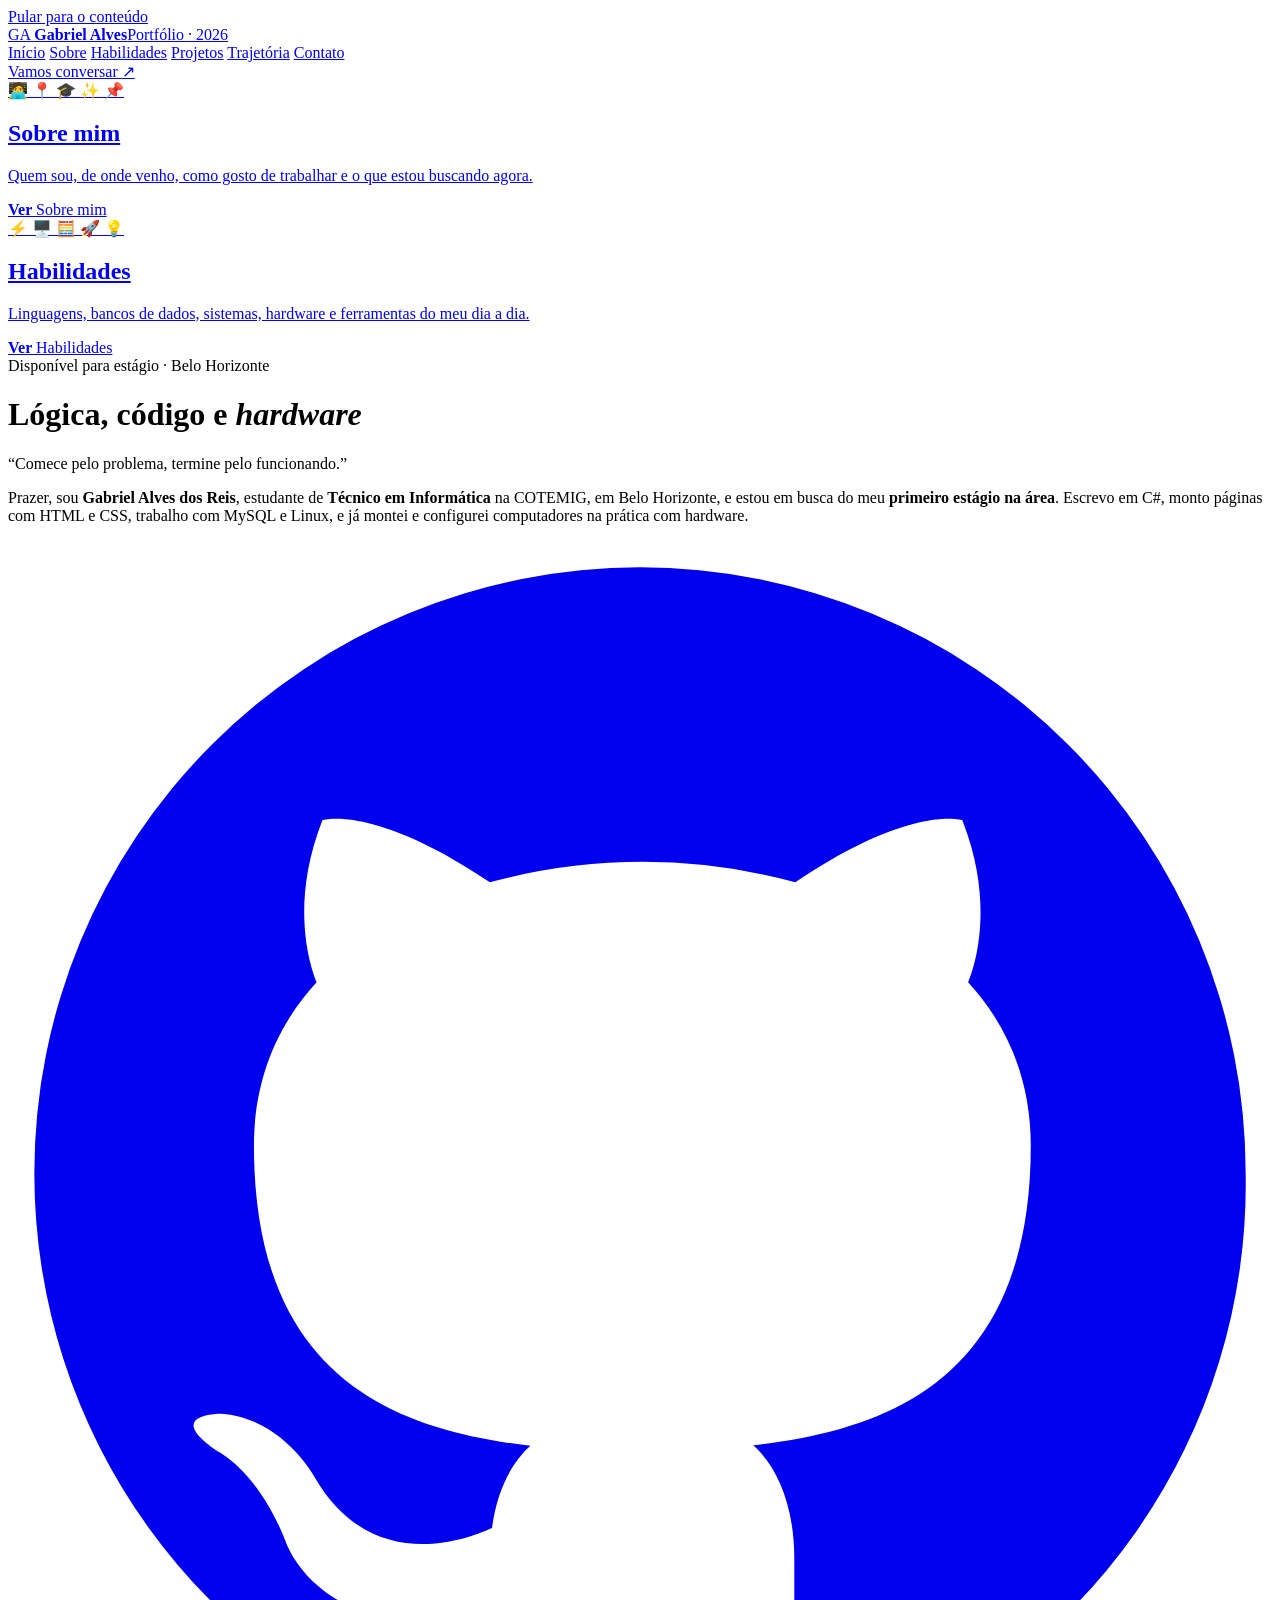
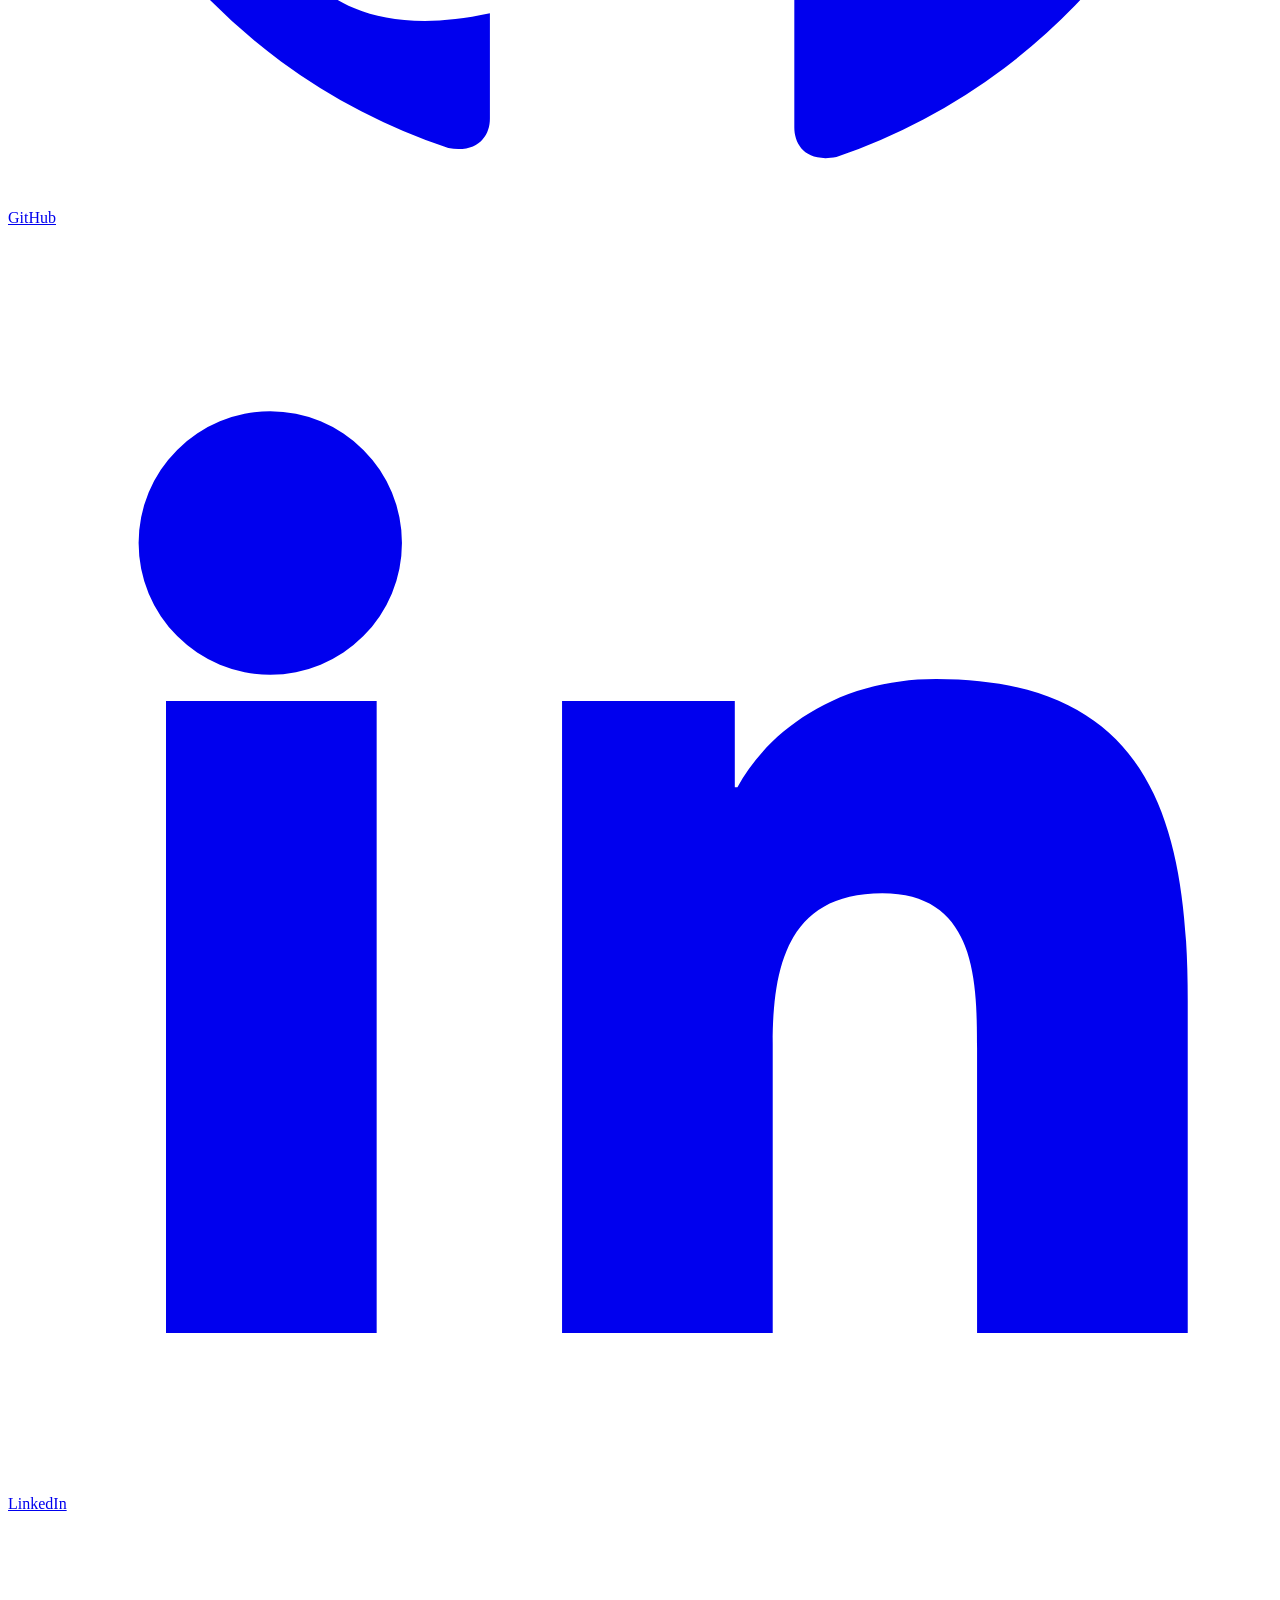
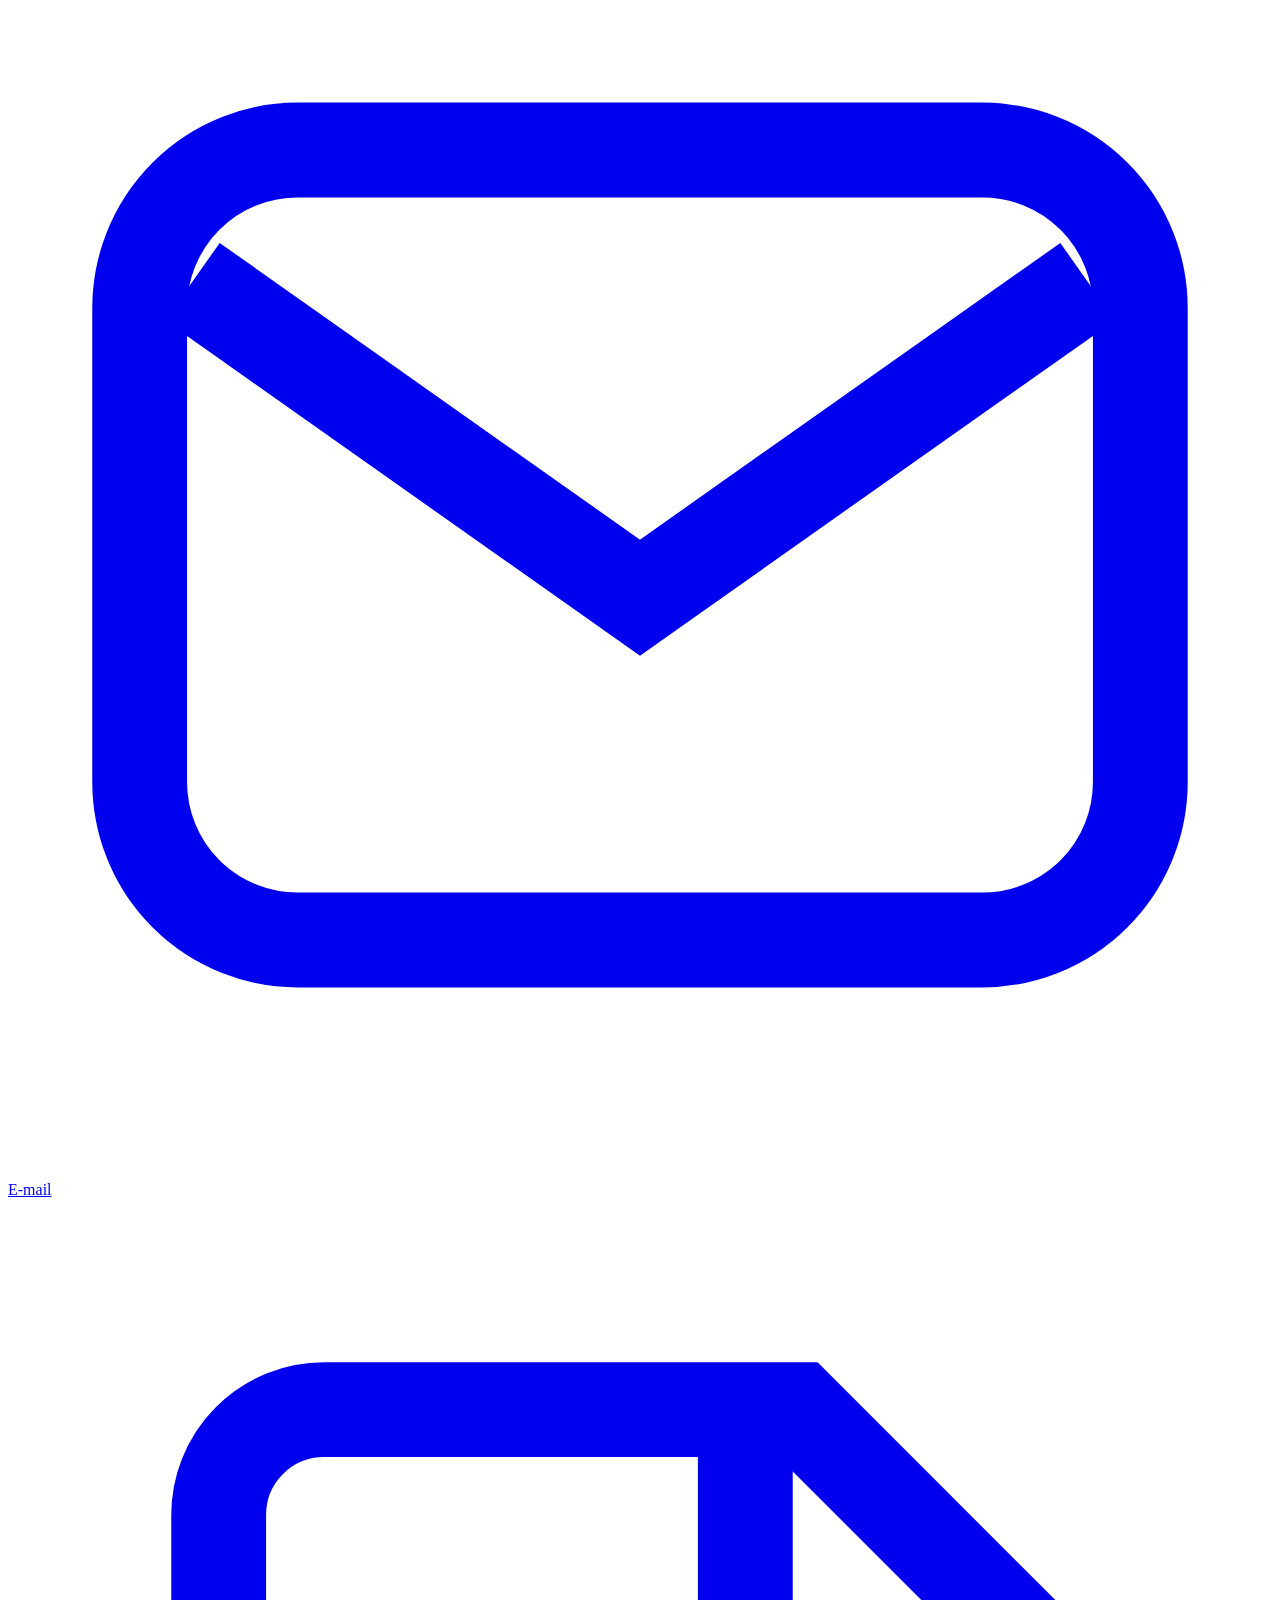
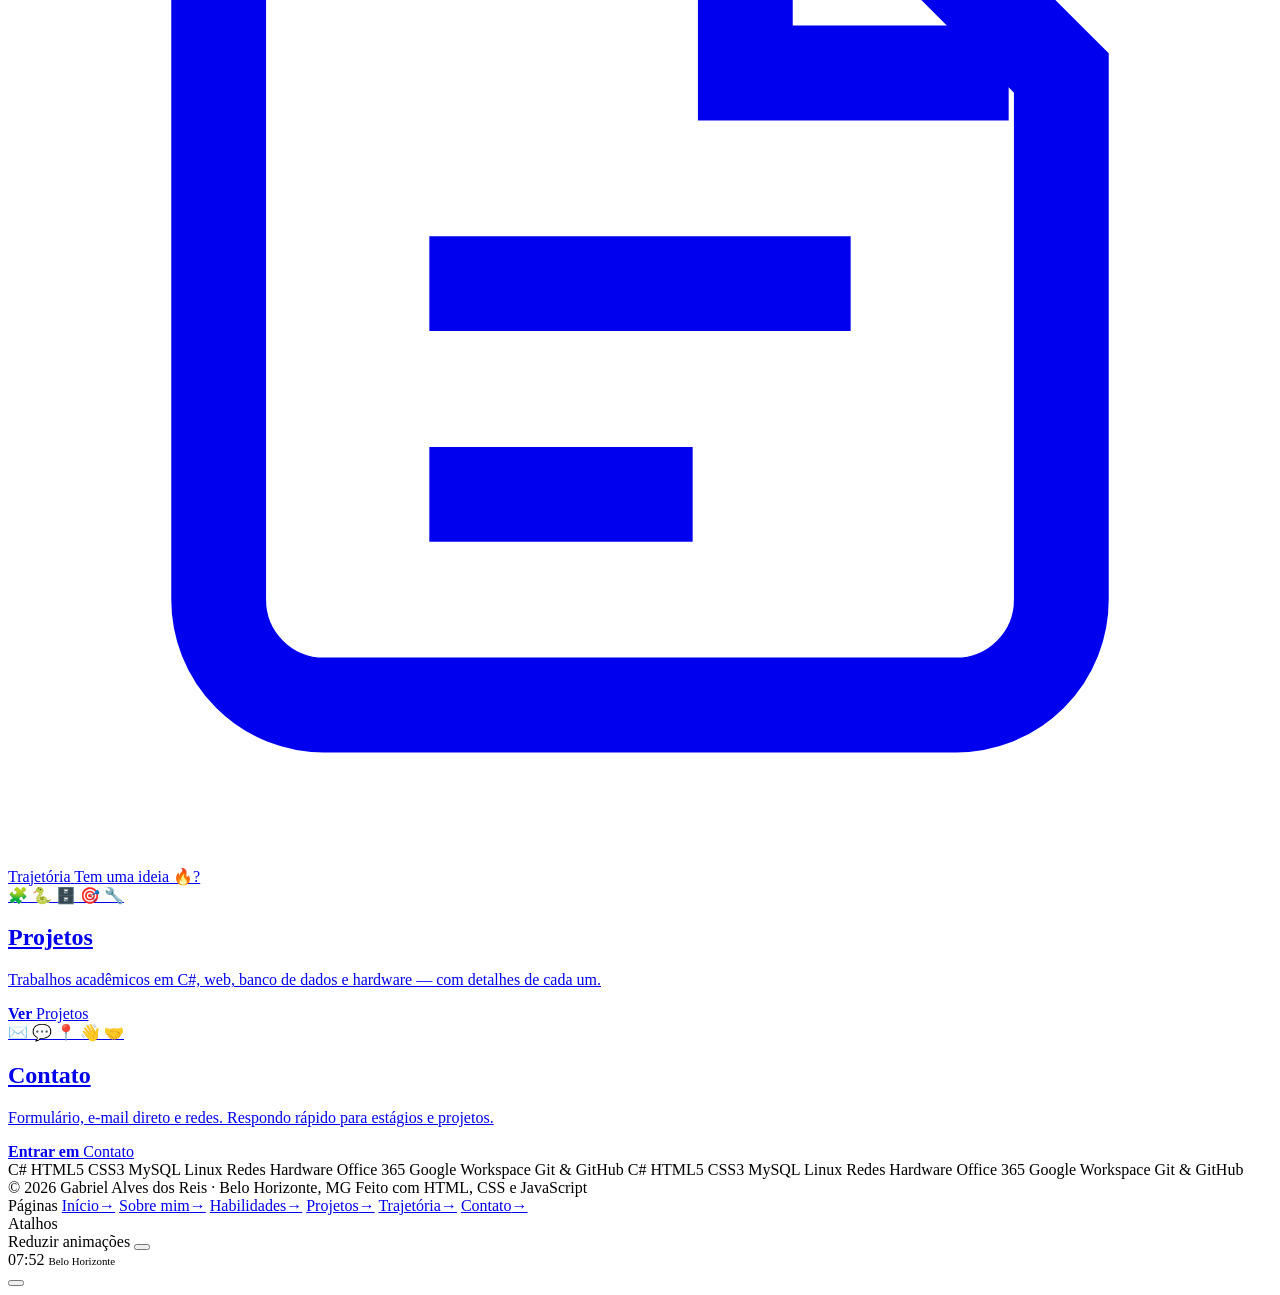
==== index.html @ 2655604f "Add files via upload" ====
<!DOCTYPE html>
<html lang="pt-BR" class="js">
<head>
<meta charset="UTF-8">
<meta name="viewport" content="width=device-width, initial-scale=1">
<title>Gabriel Alves dos Reis — Portfólio</title>
<meta name="description" content="Portfólio de Gabriel Alves dos Reis, estudante de Técnico em Informática em Belo Horizonte. C#, HTML, CSS, MySQL, Linux e hardware.">
<meta name="theme-color" content="#ecebef">
<link rel="icon" href="data:image/svg+xml,%3Csvg xmlns='http://www.w3.org/2000/svg' viewBox='0 0 64 64'%3E%3Crect width='64' height='64' rx='16' fill='%230267ff'/%3E%3Ctext x='32' y='42' font-family='Arial' font-size='30' font-weight='700' fill='%23fff' text-anchor='middle'%3EGA%3C/text%3E%3C/svg%3E">
<link rel="preconnect" href="https://fonts.googleapis.com">
<link rel="preconnect" href="https://fonts.gstatic.com" crossorigin>
<link href="https://fonts.googleapis.com/css2?family=Caveat:wght@600&family=IBM+Plex+Mono:wght@400;500&family=Inter:wght@400;500;600;700&family=Instrument+Serif:ital@0;1&display=swap" rel="stylesheet">
<link rel="stylesheet" href="css/style.css">
</head>
<body>
<a class="skip" href="#main">Pular para o conteúdo</a>

<div class="wallpaper" aria-hidden="true"></div>
<div class="frost" aria-hidden="true"></div>
<div class="grain" aria-hidden="true"></div>
<div class="progress" aria-hidden="true"></div>
<div class="veil" aria-hidden="true"></div>
<div class="cursor" aria-hidden="true"></div>
<div class="cursor-dot" aria-hidden="true"></div>

<!-- ============ TOPO ============ -->
<header class="topbar">
  <nav class="nav" aria-label="Navegação principal">
    <a class="brand" href="index.html">
      <span class="brand-mark">GA</span>
      <span class="brand-txt"><b>Gabriel Alves</b><span>Portfólio · 2026</span></span>
    </a>
    <div class="nav-links">
      <span class="nav-pill" aria-hidden="true"></span>
      <a class="nav-link" href="index.html">Início</a>
      <a class="nav-link" href="sobre.html">Sobre</a>
      <a class="nav-link" href="habilidades.html">Habilidades</a>
      <a class="nav-link" href="projetos.html">Projetos</a>
      <a class="nav-link" href="trajetoria.html">Trajetória</a>
      <a class="nav-link" href="contato.html">Contato</a>
    </div>
    <a class="btn btn-primary btn-sm" href="contato.html">Vamos conversar <span class="ico ico-n">↗</span></a>
  </nav>
</header>

<main id="main" class="home">
  <div class="home-grid">

    <!-- coluna esquerda -->
    <div class="col-folders">
      <a class="app" href="sobre.html" aria-label="Abrir página Sobre mim">
        <div class="folder">
          <span class="folder-tab"></span>
          <span class="folder-back"></span>
          <span class="tile tile-1">🧑‍💻</span>
          <span class="tile tile-2">📍</span>
          <span class="tile tile-3">🎓</span>
          <span class="folder-front">
            <span class="sticker st-a">✨</span>
            <span class="sticker st-b">📌</span>
            <span class="fl"></span><span class="fl"></span>
          </span>
        </div>
        <h2 class="app-title">Sobre mim</h2>
        <p class="app-desc">Quem sou, de onde venho, como gosto de trabalhar e o que estou buscando agora.</p>
        <span class="app-label"><b>Ver </b>Sobre mim</span>
      </a>

      <a class="app" href="habilidades.html" aria-label="Abrir página Habilidades">
        <div class="folder">
          <span class="folder-tab"></span>
          <span class="folder-back"></span>
          <span class="tile tile-1">⚡</span>
          <span class="tile tile-2">🖥️</span>
          <span class="tile tile-3">🧮</span>
          <span class="folder-front">
            <span class="sticker st-a">🚀</span>
            <span class="sticker st-b">💡</span>
            <span class="fl"></span><span class="fl"></span>
          </span>
        </div>
        <h2 class="app-title">Habilidades</h2>
        <p class="app-desc">Linguagens, bancos de dados, sistemas, hardware e ferramentas do meu dia a dia.</p>
        <span class="app-label"><b>Ver </b>Habilidades</span>
      </a>
    </div>

    <!-- centro -->
    <div class="home-center">
      <span class="home-eyebrow rv in"><span class="pulse"></span> Disponível para estágio · Belo Horizonte</span>

      <h1 class="home-title rv in">
        <span class="hand">Lógica,</span> código
        <span class="w">e <em class="serif">hardware</em></span>
      </h1>

      <p class="home-quote rv in" style="--d:120ms">“Comece pelo problema, termine pelo funcionando.”</p>

      <p class="home-desc rv in" style="--d:180ms">
        Prazer, sou <b>Gabriel Alves dos Reis</b>, estudante de <b>Técnico em Informática</b> na
        COTEMIG, em Belo Horizonte, e estou em busca do meu <b>primeiro estágio na área</b>.
        Escrevo em <span class="tech">C#</span>, monto páginas com <span class="tech">HTML</span> e
        <span class="tech">CSS</span>, trabalho com <span class="tech">MySQL</span> e
        <span class="tech">Linux</span>, e já montei e configurei computadores na prática com
        <span class="tool">hardware</span>.
      </p>

      <div class="social-pill rv-s in" style="--d:260ms">
        <a class="ico-btn soc" href="https://github.com/SEU-USUARIO" target="_blank" rel="noopener" aria-label="GitHub">
          <svg viewBox="0 0 24 24" fill="currentColor" aria-hidden="true"><path d="M12 .5A11.5 11.5 0 0 0 .5 12a11.5 11.5 0 0 0 7.86 10.92c.58.1.79-.25.79-.56v-2c-3.2.7-3.88-1.37-3.88-1.37-.53-1.35-1.3-1.71-1.3-1.71-1.05-.72.08-.71.08-.71 1.16.08 1.77 1.2 1.77 1.2 1.03 1.78 2.71 1.27 3.37.97.1-.75.4-1.27.73-1.56-2.56-.3-5.25-1.28-5.25-5.7 0-1.26.45-2.3 1.19-3.1-.12-.3-.52-1.48.11-3.08 0 0 .97-.31 3.18 1.18a11 11 0 0 1 5.8 0c2.2-1.49 3.17-1.18 3.17-1.18.63 1.6.23 2.79.11 3.08.74.8 1.19 1.84 1.19 3.1 0 4.43-2.7 5.4-5.27 5.69.41.36.78 1.07.78 2.16v3.2c0 .31.2.67.8.56A11.5 11.5 0 0 0 23.5 12 11.5 11.5 0 0 0 12 .5Z"/></svg>
          <span class="tip">GitHub</span>
        </a>
        <a class="ico-btn soc" href="https://www.linkedin.com/in/SEU-USUARIO" target="_blank" rel="noopener" aria-label="LinkedIn">
          <svg viewBox="0 0 24 24" fill="currentColor" aria-hidden="true"><path d="M4.98 3.5a2.5 2.5 0 1 1 0 5 2.5 2.5 0 0 1 0-5ZM3 9h4v12H3V9Zm7 0h3.8v1.64h.05c.53-1 1.83-2.06 3.77-2.06 4.03 0 4.78 2.65 4.78 6.1V21h-4v-5.4c0-1.29-.02-2.95-1.8-2.95-1.8 0-2.08 1.4-2.08 2.85V21h-4V9Z"/></svg>
          <span class="tip">LinkedIn</span>
        </a>
        <a class="ico-btn soc" href="mailto:gabrie.reis2009@gmail.com" aria-label="E-mail">
          <svg viewBox="0 0 24 24" fill="none" stroke="currentColor" stroke-width="1.8" aria-hidden="true"><rect x="2.5" y="4.5" width="19" height="15" rx="3"/><path d="m3.5 7 8.5 6 8.5-6"/></svg>
          <span class="tip">E-mail</span>
        </a>
        <a class="ico-btn soc" href="trajetoria.html" aria-label="Trajetória">
          <svg viewBox="0 0 24 24" fill="none" stroke="currentColor" stroke-width="1.8" aria-hidden="true"><path d="M4 19V6a2 2 0 0 1 2-2h9l5 5v10a2 2 0 0 1-2 2H6a2 2 0 0 1-2-2Z"/><path d="M14 4v5h5M8 13h8M8 17h5"/></svg>
          <span class="tip">Trajetória</span>
        </a>
        <a class="btn btn-primary" href="contato.html">Tem uma ideia <span aria-hidden="true">🔥</span>?</a>
      </div>
    </div>

    <!-- coluna direita -->
    <div class="col-folders">
      <a class="app" href="projetos.html" aria-label="Abrir página Projetos">
        <div class="folder">
          <span class="folder-tab"></span>
          <span class="folder-back"></span>
          <span class="tile tile-1">🧩</span>
          <span class="tile tile-2">🐍</span>
          <span class="tile tile-3">🗄️</span>
          <span class="folder-front">
            <span class="sticker st-a">🎯</span>
            <span class="sticker st-b">🔧</span>
            <span class="fl"></span><span class="fl"></span>
          </span>
        </div>
        <h2 class="app-title">Projetos</h2>
        <p class="app-desc">Trabalhos acadêmicos em C#, web, banco de dados e hardware — com detalhes de cada um.</p>
        <span class="app-label"><b>Ver </b>Projetos</span>
      </a>

      <a class="app" href="contato.html" aria-label="Abrir página Contato">
        <div class="folder">
          <span class="folder-tab"></span>
          <span class="folder-back"></span>
          <span class="tile tile-1">✉️</span>
          <span class="tile tile-2">💬</span>
          <span class="tile tile-3">📍</span>
          <span class="folder-front">
            <span class="sticker st-a">👋</span>
            <span class="sticker st-b">🤝</span>
            <span class="fl"></span><span class="fl"></span>
          </span>
        </div>
        <h2 class="app-title">Contato</h2>
        <p class="app-desc">Formulário, e-mail direto e redes. Respondo rápido para estágios e projetos.</p>
        <span class="app-label"><b>Entrar em </b>Contato</span>
      </a>
    </div>

  </div>
</main>

<div class="marquee" aria-hidden="true">
  <div class="mq-track">
    <span class="mq-item" style="--dot:#7950f2"><i></i>C#</span>
    <span class="mq-item" style="--dot:#e34c26"><i></i>HTML5</span>
    <span class="mq-item" style="--dot:#1572b6"><i></i>CSS3</span>
    <span class="mq-item" style="--dot:#00758f"><i></i>MySQL</span>
    <span class="mq-item" style="--dot:#fcc624"><i></i>Linux</span>
    <span class="mq-item" style="--dot:#0267ff"><i></i>Redes</span>
    <span class="mq-item" style="--dot:#34c759"><i></i>Hardware</span>
    <span class="mq-item" style="--dot:#00a1f1"><i></i>Office 365</span>
    <span class="mq-item" style="--dot:#0f9d58"><i></i>Google Workspace</span>
    <span class="mq-item" style="--dot:#ff9500"><i></i>Git & GitHub</span>
    <span class="mq-item" style="--dot:#7950f2"><i></i>C#</span>
    <span class="mq-item" style="--dot:#e34c26"><i></i>HTML5</span>
    <span class="mq-item" style="--dot:#1572b6"><i></i>CSS3</span>
    <span class="mq-item" style="--dot:#00758f"><i></i>MySQL</span>
    <span class="mq-item" style="--dot:#fcc624"><i></i>Linux</span>
    <span class="mq-item" style="--dot:#0267ff"><i></i>Redes</span>
    <span class="mq-item" style="--dot:#34c759"><i></i>Hardware</span>
    <span class="mq-item" style="--dot:#00a1f1"><i></i>Office 365</span>
    <span class="mq-item" style="--dot:#0f9d58"><i></i>Google Workspace</span>
    <span class="mq-item" style="--dot:#ff9500"><i></i>Git & GitHub</span>
  </div>
</div>

<footer class="foot">
  <span>© 2026 Gabriel Alves dos Reis · Belo Horizonte, MG</span>
  <span>Feito com HTML, CSS e JavaScript</span>
</footer>

<!-- ============ MENU FLUTUANTE ============ -->
<div class="dock">
  <div class="dock-panel" id="dockPanel" aria-hidden="true">
    <div class="dock-grp">
      <span class="dock-hd">Páginas</span>
      <a href="index.html"><span>Início</span><span class="arr">→</span></a>
      <a href="sobre.html"><span>Sobre mim</span><span class="arr">→</span></a>
      <a href="habilidades.html"><span>Habilidades</span><span class="arr">→</span></a>
      <a href="projetos.html"><span>Projetos</span><span class="arr">→</span></a>
      <a href="trajetoria.html"><span>Trajetória</span><span class="arr">→</span></a>
      <a href="contato.html"><span>Contato</span><span class="arr">→</span></a>
    </div>
    <div class="dock-grp">
      <span class="dock-hd">Atalhos</span>
      <div class="dock-row">
        <span>Reduzir animações</span>
        <button class="switch" data-action="calm" aria-checked="false" aria-label="Reduzir animações"></button>
      </div>
      <div class="dock-row">
        <span id="clock">--:--</span>
        <span style="font-family:var(--mono);font-size:.68rem;color:var(--muted)">Belo Horizonte</span>
      </div>
    </div>
  </div>
  <button class="dock-btn" aria-label="Abrir menu" aria-expanded="false" aria-controls="dockPanel">
    <span></span><span></span><span></span>
  </button>
</div>

<script>
  (function () {
    var el = document.getElementById("clock");
    if (!el) return;
    function tick() {
      var d = new Date();
      el.textContent = d.toLocaleTimeString("pt-BR", { hour: "2-digit", minute: "2-digit" });
    }
    tick(); setInterval(tick, 20000);
  })();
</script>
<script src="js/main.js"></script>
</body>
</html>
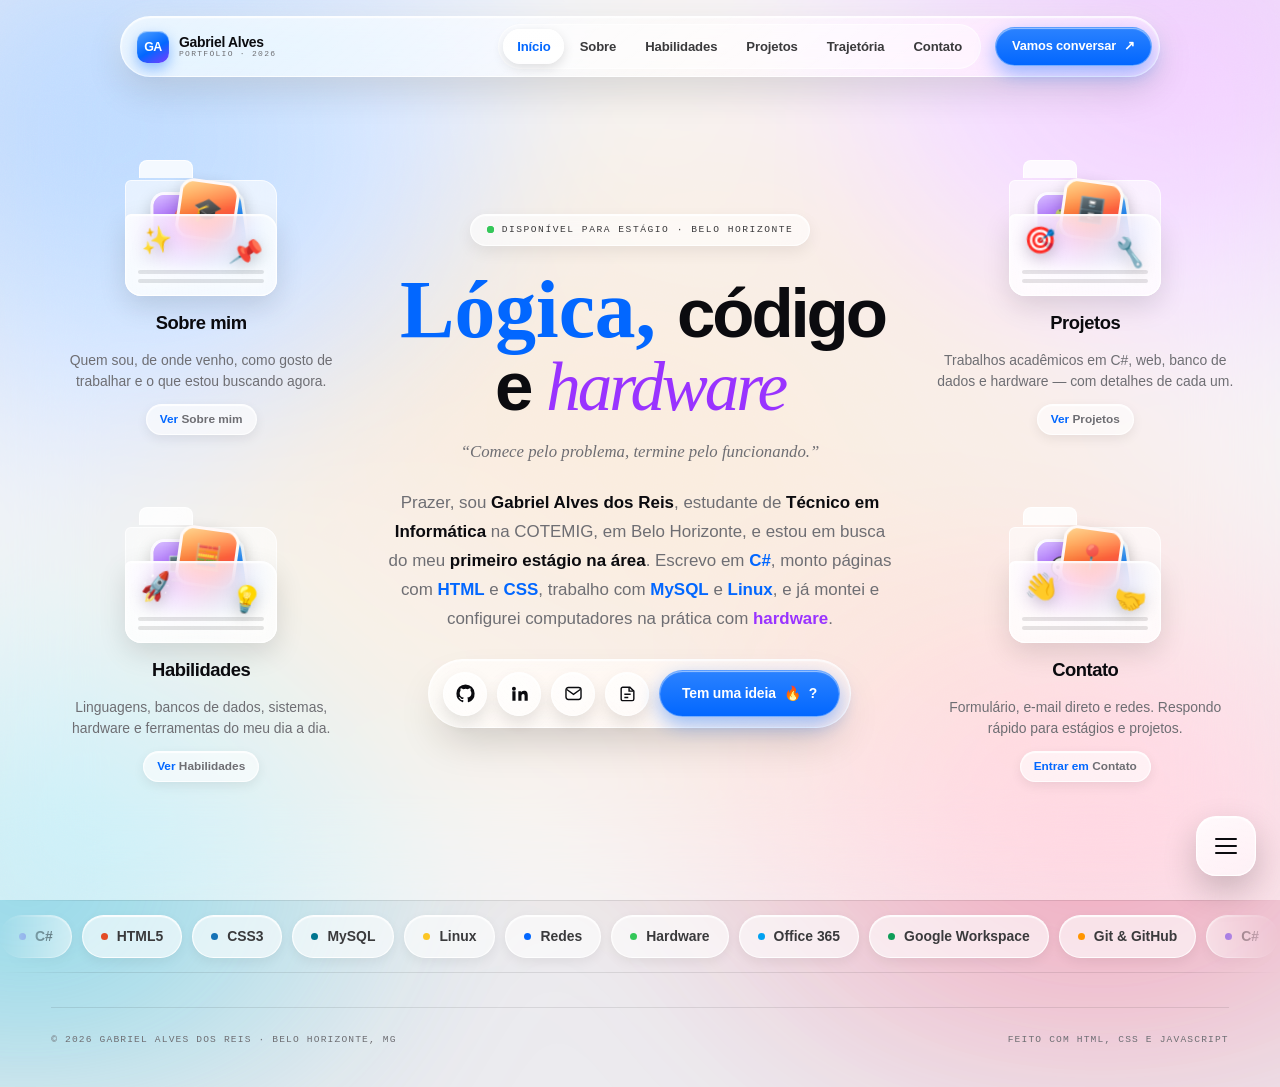
==== commit 7bfff760: "Update stylesheet and script links in index.html" ====
--- a/index.html
+++ b/index.html
@@ -10,7 +10,7 @@
 <link rel="preconnect" href="https://fonts.googleapis.com">
 <link rel="preconnect" href="https://fonts.gstatic.com" crossorigin>
 <link href="https://fonts.googleapis.com/css2?family=Caveat:wght@600&family=IBM+Plex+Mono:wght@400;500&family=Inter:wght@400;500;600;700&family=Instrument+Serif:ital@0;1&display=swap" rel="stylesheet">
-<link rel="stylesheet" href="css/style.css">
+<link rel="stylesheet" href="style.css">
 </head>
 <body>
 <a class="skip" href="#main">Pular para o conteúdo</a>
@@ -238,6 +238,6 @@
     tick(); setInterval(tick, 20000);
   })();
 </script>
-<script src="js/main.js"></script>
+<script src="main.js"></script>
 </body>
 </html>
--- a/style.css
+++ b/style.css
@@ -0,0 +1,1154 @@
+/* =========================================================
+   GABRIEL ALVES DOS REIS — PORTFÓLIO
+   Inspirado em giovannitrivellato.com.br · estilo iOS Glass
+   ---------------------------------------------------------
+   01 Tokens        07 Home / pastas
+   02 Base          08 Shell das páginas
+   03 Wallpaper     09 Componentes
+   04 Topbar        10 Reveals & véu
+   05 Botões        11 Responsivo
+   06 Superfícies   12 Motion prefs
+   ========================================================= */
+
+/* ============ 01 · TOKENS ============ */
+:root {
+  --blue: #0267ff;
+  --blue-60: rgba(2, 103, 255, .6);
+  --blue-40: rgba(2, 103, 255, .4);
+  --blue-20: rgba(2, 103, 255, .2);
+  --blue-10: rgba(2, 103, 255, .1);
+
+  --black: #1c1c1e;
+  --ink: #0b0b0f;
+  --dark: #3a3a3c;
+  --muted: #6e6e73;
+  --faint: #a1a1a6;
+  --hair: rgba(0, 0, 0, .09);
+  --hair-2: rgba(0, 0, 0, .16);
+
+  --w-90: rgba(255, 255, 255, .9);
+  --w-70: rgba(255, 255, 255, .7);
+  --w-50: rgba(255, 255, 255, .5);
+  --w-40: rgba(255, 255, 255, .4);
+  --w-25: rgba(255, 255, 255, .25);
+  --w-12: rgba(255, 255, 255, .12);
+
+  --purple: #9933ff;
+  --pink: #ff2d55;
+  --orange: #ff9500;
+  --green: #34c759;
+  --teal: #30b0c7;
+  --indigo: #5856d6;
+  --yellow: #ffcc00;
+
+  --r-xs: 12px;
+  --r-sm: 18px;
+  --r: 26px;
+  --r-lg: 34px;
+  --r-xl: 44px;
+
+  --t8: .8s cubic-bezier(.16, 1, .3, 1);
+  --t6: .6s cubic-bezier(.16, 1, .3, 1);
+  --t4: .4s cubic-bezier(.16, 1, .3, 1);
+  --t2: .2s cubic-bezier(.16, 1, .3, 1);
+
+  --sans: "Inter", -apple-system, BlinkMacSystemFont, "SF Pro Display", "Segoe UI", Roboto, sans-serif;
+  --hand: "Caveat", "Segoe Script", cursive;
+  --serif: "Instrument Serif", Georgia, serif;
+  --mono: "IBM Plex Mono", ui-monospace, "SF Mono", monospace;
+
+  --page-pad: clamp(20px, 4vw, 56px);
+}
+
+/* ============ 02 · BASE ============ */
+*, *::before, *::after { box-sizing: border-box; }
+
+html {
+  -webkit-text-size-adjust: 100%;
+  scroll-behavior: smooth;
+  scroll-padding-top: 104px;
+  overflow-x: clip;
+}
+
+body {
+  margin: 0;
+  min-height: 100vh;
+  font-family: var(--sans);
+  font-size: 16.5px;
+  line-height: 1.62;
+  color: var(--ink);
+  background: #ecebef;
+  -webkit-font-smoothing: antialiased;
+  overflow-x: clip;
+}
+
+h1, h2, h3, h4, p, figure, blockquote { margin-top: 0; }
+img { max-width: 100%; display: block; }
+a { color: inherit; text-decoration: none; }
+button, input, textarea, select { font: inherit; color: inherit; }
+::selection { background: var(--blue-20); color: var(--blue); }
+
+:focus-visible { outline: 2.5px solid var(--blue); outline-offset: 3px; border-radius: 8px; }
+
+body::-webkit-scrollbar { width: 11px; height: 11px; }
+body::-webkit-scrollbar-track { background: transparent; }
+body::-webkit-scrollbar-thumb {
+  background-color: var(--blue);
+  border: 3px solid transparent;
+  border-radius: 999px;
+  background-clip: padding-box;
+}
+body::-webkit-scrollbar-thumb:hover { background-color: #0053d6; }
+
+.skip { position: absolute; left: -9999px; top: 10px; z-index: 9999;
+  padding: 10px 18px; background: var(--blue); color: #fff; border-radius: 999px; }
+.skip:focus { left: 12px; }
+
+.sr { position: absolute; width: 1px; height: 1px; overflow: hidden; clip: rect(0 0 0 0); white-space: nowrap; }
+
+/* ============ 03 · WALLPAPER ============ */
+.wallpaper {
+  position: fixed; inset: -25%; z-index: -3; pointer-events: none;
+  background:
+    radial-gradient(38% 44% at 22% 26%, rgba(2, 103, 255, .55), transparent 66%),
+    radial-gradient(34% 40% at 78% 20%, rgba(153, 51, 255, .45), transparent 66%),
+    radial-gradient(40% 42% at 74% 78%, rgba(255, 45, 85, .34), transparent 66%),
+    radial-gradient(36% 40% at 18% 82%, rgba(48, 176, 199, .42), transparent 66%),
+    radial-gradient(50% 50% at 50% 50%, rgba(255, 149, 0, .22), transparent 70%);
+  filter: blur(70px) saturate(150%);
+  animation: wall 26s ease-in-out infinite alternate;
+  will-change: transform;
+}
+@keyframes wall {
+  0%   { transform: translate3d(0, 0, 0) scale(1) rotate(0deg); }
+  50%  { transform: translate3d(3%, -3%, 0) scale(1.12) rotate(4deg); }
+  100% { transform: translate3d(-4%, 3%, 0) scale(1.06) rotate(-5deg); }
+}
+
+.frost {
+  position: fixed; inset: 0; z-index: -2; pointer-events: none;
+  background: rgba(255, 255, 255, .52);
+  backdrop-filter: blur(46px) saturate(130%);
+  -webkit-backdrop-filter: blur(46px) saturate(130%);
+}
+.grain {
+  position: fixed; inset: 0; z-index: -1; pointer-events: none; opacity: .3;
+  background-image: url("data:image/svg+xml,%3Csvg xmlns='http://www.w3.org/2000/svg' width='140' height='140'%3E%3Cfilter id='n'%3E%3CfeTurbulence type='fractalNoise' baseFrequency='.9' numOctaves='3'/%3E%3C/filter%3E%3Crect width='100%25' height='100%25' filter='url(%23n)' opacity='.4'/%3E%3C/svg%3E");
+  mix-blend-mode: overlay;
+}
+
+/* cursor personalizado */
+.cursor, .cursor-dot { position: fixed; top: 0; left: 0; z-index: 9000; pointer-events: none; opacity: 0; }
+.cursor {
+  width: 34px; height: 34px; margin: -17px 0 0 -17px;
+  border-radius: 50%; border: 1px solid rgba(0, 0, 0, .18);
+  background: rgba(255, 255, 255, .28);
+  backdrop-filter: grayscale(1) saturate(0) contrast(1.1);
+  -webkit-backdrop-filter: grayscale(1) saturate(0) contrast(1.1);
+  transition: width .25s var(--t4), height .25s var(--t4), margin .25s var(--t4), opacity .3s, background .3s;
+}
+.cursor-dot { width: 5px; height: 5px; margin: -2.5px 0 0 -2.5px; border-radius: 50%; background: var(--blue); }
+body.cursor-on .cursor, body.cursor-on .cursor-dot { opacity: 1; }
+body.cursor-hot .cursor { width: 56px; height: 56px; margin: -28px 0 0 -28px; background: rgba(2, 103, 255, .13); border-color: transparent; }
+body.cursor-hot .cursor-dot { opacity: 0; }
+
+/* ============ 04 · TOPBAR ============ */
+.topbar {
+  position: fixed; top: 16px; left: 0; right: 0; z-index: 600;
+  display: flex; justify-content: center; padding-inline: 16px;
+  pointer-events: none;
+}
+.topbar > * { pointer-events: auto; }
+
+.nav {
+  width: min(100%, 1040px);
+  display: flex; align-items: center; gap: 8px;
+  padding: 7px 7px 7px 16px;
+  border-radius: 999px;
+  background: linear-gradient(145deg, rgba(255, 255, 255, .68), rgba(255, 255, 255, .38));
+  border: 1px solid rgba(255, 255, 255, .75);
+  box-shadow: inset 0 1px 1.5px rgba(255, 255, 255, .95), 0 14px 36px rgba(0, 0, 0, .13), 0 0 26px rgba(255, 255, 255, .35);
+  backdrop-filter: blur(22px) saturate(180%);
+  -webkit-backdrop-filter: blur(22px) saturate(180%);
+  transition: box-shadow var(--t4), background var(--t4), transform var(--t4);
+}
+body.scrolled .nav {
+  background: linear-gradient(145deg, rgba(255, 255, 255, .88), rgba(255, 255, 255, .6));
+  box-shadow: inset 0 1px 1.5px rgba(255, 255, 255, 1), 0 18px 44px rgba(0, 0, 0, .16);
+}
+
+.brand { display: flex; align-items: center; gap: 10px; padding-right: 6px; flex: none; }
+.brand-mark {
+  width: 32px; height: 32px; border-radius: 10px;
+  display: grid; place-items: center; flex: none;
+  background: linear-gradient(150deg, #4ea0ff, var(--blue) 55%, #7a3bff);
+  color: #fff; font-weight: 700; font-size: .78rem; letter-spacing: -.04em;
+  box-shadow: 0 6px 14px var(--blue-40), inset 0 1px 1px rgba(255, 255, 255, .6);
+}
+.brand-txt { line-height: 1.1; }
+.brand-txt b { display: block; font-size: .87rem; font-weight: 650; letter-spacing: -.02em; }
+.brand-txt span { display: block; font-family: var(--mono); font-size: .5rem; letter-spacing: .16em;
+  text-transform: uppercase; color: var(--muted); }
+
+.nav-links {
+  position: relative; display: flex; align-items: center; gap: 1px;
+  margin-left: auto; padding: 4px;
+  border-radius: 999px; background: rgba(255, 255, 255, .45);
+  border: 1px solid rgba(255, 255, 255, .6);
+}
+.nav-pill {
+  position: absolute; top: 4px; left: 0; height: calc(100% - 8px);
+  border-radius: 999px; opacity: 0; pointer-events: none;
+  background: linear-gradient(180deg, #fff, rgba(255, 255, 255, .72));
+  box-shadow: 0 4px 12px rgba(0, 0, 0, .12), inset 0 1px 1px #fff;
+  transition: transform .5s cubic-bezier(.34, 1.3, .5, 1), width .5s cubic-bezier(.34, 1.3, .5, 1), opacity .3s;
+  will-change: transform, width;
+}
+.nav-pill.on { opacity: 1; }
+
+.nav-link {
+  position: relative; z-index: 1;
+  padding: 7px 14px; border-radius: 999px;
+  font-size: .82rem; font-weight: 550; letter-spacing: -.01em;
+  color: var(--dark); white-space: nowrap;
+  transition: color .3s ease;
+}
+.nav-link:hover { color: var(--blue); }
+.nav-link[aria-current="page"] { color: var(--blue); font-weight: 650; }
+
+.nav .btn { margin-left: 6px; }
+
+/* ============ 05 · BOTÕES DINÂMICOS ============ */
+.btn {
+  --mx: 50%; --my: 50%;
+  position: relative; display: inline-flex; align-items: center; justify-content: center; gap: 8px;
+  padding: 11px 22px; border-radius: 999px;
+  border: 1px solid rgba(255, 255, 255, .7);
+  background: linear-gradient(145deg, rgba(255, 255, 255, .62), rgba(255, 255, 255, .3));
+  box-shadow: inset 0 1px 1.5px rgba(255, 255, 255, .9), 0 8px 20px rgba(0, 0, 0, .1);
+  backdrop-filter: blur(16px);
+  -webkit-backdrop-filter: blur(16px);
+  font-size: .87rem; font-weight: 600; letter-spacing: -.01em;
+  cursor: pointer; overflow: hidden; isolation: isolate;
+  transition: transform .35s cubic-bezier(.34, 1.4, .5, 1), box-shadow var(--t4),
+              border-color var(--t4), background var(--t4), color var(--t2);
+  will-change: transform;
+}
+.btn::before {
+  content: ""; position: absolute; inset: 0; z-index: -1;
+  background: radial-gradient(160px 160px at var(--mx) var(--my), rgba(255, 255, 255, .95), transparent 70%);
+  opacity: 0; transition: opacity .4s ease;
+}
+.btn:hover::before { opacity: 1; }
+.btn:hover {
+  transform: translateY(-3px);
+  border-color: #fff;
+  box-shadow: inset 0 1.5px 2px rgba(255, 255, 255, 1), 0 14px 30px rgba(0, 0, 0, .15);
+}
+.btn:active { transform: translateY(0) scale(.97); }
+.btn .ico { display: inline-block; transition: transform .4s var(--t4); }
+.btn:hover .ico-n { transform: translate(3px, -3px); }
+.btn:hover .ico-e { transform: translateX(4px); }
+.btn:hover .ico-s { transform: translateY(3px); }
+
+.btn-primary {
+  background: linear-gradient(180deg, #2b82ff, var(--blue));
+  color: #fff; border-color: rgba(255, 255, 255, .35);
+  box-shadow: 0 8px 20px var(--blue-40), inset 0 1px 1px rgba(255, 255, 255, .55);
+}
+.btn-primary::before { background: radial-gradient(160px 160px at var(--mx) var(--my), rgba(255, 255, 255, .5), transparent 70%); }
+.btn-primary:hover { box-shadow: 0 16px 32px var(--blue-60), inset 0 1px 1px rgba(255, 255, 255, .7); border-color: rgba(255, 255, 255, .6); }
+
+.btn-ghost { background: transparent; border-color: var(--hair-2); box-shadow: none; backdrop-filter: none; }
+.btn-ghost:hover { background: rgba(255, 255, 255, .5); }
+
+.btn-lg { padding: 14px 30px; font-size: .95rem; }
+.btn-sm { padding: 8px 16px; font-size: .8rem; }
+.btn-block { width: 100%; }
+
+/* botão de ícone circular */
+.ico-btn {
+  --mx: 50%; --my: 50%;
+  position: relative; width: 44px; height: 44px; flex: none;
+  display: grid; place-items: center; border-radius: 50%; cursor: pointer;
+  background: linear-gradient(145deg, rgba(255, 255, 255, .6), rgba(255, 255, 255, .28));
+  border: 1px solid rgba(255, 255, 255, .7);
+  box-shadow: 0 8px 16px rgba(0, 0, 0, .1), inset 0 1px 1.5px rgba(255, 255, 255, .9);
+  backdrop-filter: blur(14px); -webkit-backdrop-filter: blur(14px);
+  overflow: hidden;
+  transition: transform .4s cubic-bezier(.34, 1.5, .5, 1), background var(--t4), box-shadow var(--t4);
+}
+.ico-btn::after {
+  content: ""; position: absolute; inset: 0;
+  background: radial-gradient(70px 70px at var(--mx) var(--my), rgba(255, 255, 255, .9), transparent 70%);
+  opacity: 0; transition: opacity .35s;
+}
+.ico-btn:hover::after { opacity: 1; }
+.ico-btn:hover { transform: translateY(-3px) scale(1.06); box-shadow: 0 14px 26px rgba(0, 0, 0, .16), inset 0 1px 2px #fff; }
+.ico-btn:active { transform: scale(.92); }
+.ico-btn svg { position: relative; width: 19px; height: 19px; }
+.ico-btn.sm { width: 36px; height: 36px; }
+.ico-btn.sm svg { width: 16px; height: 16px; }
+
+/* segmented control dinâmico */
+.seg {
+  position: relative; display: inline-flex; flex-wrap: wrap; gap: 3px;
+  padding: 5px; border-radius: 999px;
+  background: rgba(255, 255, 255, .5);
+  border: 1px solid rgba(255, 255, 255, .75);
+  box-shadow: inset 0 1px 1.5px rgba(255, 255, 255, .9), 0 8px 22px rgba(0, 0, 0, .08);
+  backdrop-filter: blur(18px); -webkit-backdrop-filter: blur(18px);
+}
+.seg-thumb {
+  position: absolute; top: 5px; left: 0; height: calc(100% - 10px);
+  border-radius: 999px; pointer-events: none; opacity: 0;
+  background: linear-gradient(180deg, #fff, rgba(255, 255, 255, .75));
+  box-shadow: 0 5px 14px rgba(0, 0, 0, .13), inset 0 1px 1px #fff;
+  transition: transform .5s cubic-bezier(.34, 1.25, .5, 1), width .5s cubic-bezier(.34, 1.25, .5, 1), opacity .3s;
+}
+.seg-thumb.on { opacity: 1; }
+.seg-btn {
+  position: relative; z-index: 1; padding: 8px 17px; border: 0; background: transparent;
+  border-radius: 999px; cursor: pointer;
+  font-size: .82rem; font-weight: 550; color: var(--muted);
+  transition: color .3s ease, transform .3s var(--t4);
+}
+.seg-btn:hover { color: var(--ink); }
+.seg-btn:active { transform: scale(.95); }
+.seg-btn[aria-selected="true"] { color: var(--blue); font-weight: 650; }
+
+/* switch iOS */
+.switch {
+  position: relative; width: 50px; height: 30px; flex: none; cursor: pointer;
+  border-radius: 999px; border: 1px solid rgba(0, 0, 0, .1);
+  background: rgba(120, 120, 128, .24);
+  transition: background .4s var(--t4), border-color .4s;
+}
+.switch::after {
+  content: ""; position: absolute; top: 2px; left: 2px;
+  width: 24px; height: 24px; border-radius: 50%;
+  background: #fff; box-shadow: 0 3px 7px rgba(0, 0, 0, .25);
+  transition: transform .45s cubic-bezier(.34, 1.5, .5, 1);
+}
+.switch[aria-checked="true"] { background: var(--green); border-color: transparent; }
+.switch[aria-checked="true"]::after { transform: translateX(20px); }
+
+/* chips */
+.chip {
+  display: inline-flex; align-items: center; gap: 8px;
+  padding: 8px 15px; border-radius: 999px;
+  background: rgba(255, 255, 255, .55);
+  border: 1px solid rgba(255, 255, 255, .8);
+  box-shadow: inset 0 1px 1px rgba(255, 255, 255, .9), 0 4px 12px rgba(0, 0, 0, .06);
+  backdrop-filter: blur(14px); -webkit-backdrop-filter: blur(14px);
+  font-size: .8rem; font-weight: 550; color: var(--dark);
+  transition: transform .35s cubic-bezier(.34, 1.5, .5, 1), background var(--t4), color var(--t2);
+}
+.chip:hover { transform: translateY(-4px); background: #fff; color: var(--blue); }
+.chip i { width: 8px; height: 8px; border-radius: 50%; background: var(--dot, var(--blue)); flex: none; }
+
+/* ============ 06 · SUPERFÍCIES ============ */
+.glass {
+  position: relative;
+  background: linear-gradient(145deg, rgba(255, 255, 255, .66), rgba(255, 255, 255, .34));
+  border: 1px solid rgba(255, 255, 255, .75);
+  border-radius: var(--r-lg);
+  box-shadow: inset 0 1px 1.5px rgba(255, 255, 255, .9), 0 16px 40px rgba(0, 0, 0, .11);
+  backdrop-filter: blur(24px) saturate(180%);
+  -webkit-backdrop-filter: blur(24px) saturate(180%);
+}
+
+.card {
+  --mx: 50%; --my: 0%;
+  position: relative;
+  padding: 26px;
+  background: linear-gradient(145deg, rgba(255, 255, 255, .68), rgba(255, 255, 255, .36));
+  border: 1px solid rgba(255, 255, 255, .78);
+  border-radius: var(--r-lg);
+  box-shadow: inset 0 1px 1.5px rgba(255, 255, 255, .92), 0 14px 34px rgba(0, 0, 0, .1);
+  backdrop-filter: blur(22px) saturate(175%);
+  -webkit-backdrop-filter: blur(22px) saturate(175%);
+  overflow: hidden;
+  transition: transform .5s var(--t4), box-shadow .5s var(--t4), border-color .4s;
+  transform-style: preserve-3d;
+}
+.card::after {
+  content: ""; position: absolute; inset: 0; pointer-events: none;
+  background: radial-gradient(320px 320px at var(--mx) var(--my), rgba(255, 255, 255, .7), transparent 62%);
+  opacity: 0; transition: opacity .5s ease;
+}
+.card:hover { transform: translateY(-6px); box-shadow: inset 0 1.5px 2px #fff, 0 30px 56px rgba(0, 0, 0, .16); border-color: #fff; }
+.card:hover::after { opacity: .55; }
+.card > * { position: relative; z-index: 1; }
+
+.soft-card {
+  padding: 24px;
+  background: rgba(255, 255, 255, .58);
+  border: 1px solid rgba(255, 255, 255, .8);
+  border-radius: var(--r);
+  box-shadow: inset 0 1px 1.2px rgba(255, 255, 255, .9), 0 10px 26px rgba(0, 0, 0, .08);
+  backdrop-filter: blur(16px); -webkit-backdrop-filter: blur(16px);
+  transition: transform .5s var(--t4), box-shadow .5s var(--t4);
+}
+.soft-card:hover { transform: translateY(-4px); box-shadow: inset 0 1px 1.5px #fff, 0 22px 44px rgba(0, 0, 0, .13); }
+
+/* ============ 07 · HOME / PASTAS ============ */
+.home { position: relative; z-index: 2; min-height: 100vh; padding: 96px var(--page-pad) 40px; }
+
+.home-grid {
+  width: min(100%, 1320px); margin-inline: auto;
+  display: grid;
+  grid-template-columns: minmax(0, .85fr) minmax(340px, 1.3fr) minmax(0, .85fr);
+  gap: clamp(24px, 3vw, 56px);
+  align-items: center;
+  min-height: calc(100vh - 150px);
+}
+.col-folders { display: grid; gap: clamp(46px, 8vh, 96px); justify-items: center; }
+
+/* cartão de pasta */
+.app {
+  display: flex; flex-direction: column; align-items: center; gap: 12px;
+  width: max-content; max-width: 100%;
+  position: relative;
+  transition: filter var(--t6), opacity var(--t6), transform var(--t6);
+}
+.folder { position: relative; width: 152px; height: 136px; transition: transform var(--t8); }
+.app:hover .folder { transform: translateY(-8px) scale(1.04); }
+
+.folder-tab {
+  position: absolute; top: 0; left: 14px; width: 54px; height: 18px;
+  background: rgba(255, 255, 255, .82);
+  border: 1px solid rgba(255, 255, 255, .85); border-bottom: 0;
+  border-radius: 8px 8px 0 0; z-index: 4; transform-origin: bottom left;
+  backdrop-filter: blur(12px); -webkit-backdrop-filter: blur(12px);
+  transition: transform var(--t8);
+}
+.app:hover .folder-tab { transform: rotate(-9deg) translateY(-4px); }
+
+.folder-back {
+  position: absolute; bottom: 0; left: 0; right: 0; height: 116px;
+  border-radius: 6px 16px 16px 16px;
+  background: rgba(255, 255, 255, .58);
+  border: 1px solid rgba(255, 255, 255, .7);
+  backdrop-filter: blur(20px); -webkit-backdrop-filter: blur(20px);
+  z-index: 2;
+}
+
+.tile {
+  position: absolute; bottom: 10px; left: 50%;
+  width: 60px; height: 60px; border-radius: 14px;
+  border: 3.5px solid rgba(255, 255, 255, .96);
+  box-shadow: 0 6px 16px rgba(0, 0, 0, .18);
+  display: grid; place-items: center; z-index: 3;
+  font-size: 24px; line-height: 1;
+  transition: transform var(--t8), box-shadow var(--t8);
+  will-change: transform;
+}
+.tile::after { content: ""; position: absolute; inset: 0; border-radius: 11px;
+  background: linear-gradient(160deg, rgba(255, 255, 255, .55), transparent 55%); }
+.tile-1 { transform: translateX(-16%) rotate(-8deg) translateY(-34px); background: linear-gradient(150deg, #5ac8fa, #0267ff); }
+.tile-2 { transform: translateX(-84%) translateY(-34px); background: linear-gradient(150deg, #a56bff, #9933ff); }
+.tile-3 { transform: translateX(-50%) rotate(8deg) translateY(-46px); background: linear-gradient(150deg, #ff9f0a, #ff375f); }
+
+.app:hover .tile-1 { transform: translateX(calc(-50% - 40px)) rotate(-13deg) translateY(-72px); }
+.app:hover .tile-2 { transform: translateX(-50%) rotate(0deg) translateY(-90px); }
+.app:hover .tile-3 { transform: translateX(calc(-50% + 40px)) rotate(13deg) translateY(-72px); }
+
+.folder-front {
+  position: absolute; bottom: 0; left: 0; right: 0; height: 82px;
+  border-radius: 6px 16px 16px 16px;
+  background: linear-gradient(160deg, rgba(255, 255, 255, .8), rgba(255, 255, 255, .52));
+  border: 1px solid rgba(255, 255, 255, .85);
+  box-shadow: 0 10px 28px rgba(0, 0, 0, .12), inset 0 1px 1.5px rgba(255, 255, 255, .95);
+  backdrop-filter: blur(16px) saturate(160%);
+  -webkit-backdrop-filter: blur(16px) saturate(160%);
+  z-index: 5; transform-origin: bottom center;
+  display: flex; flex-direction: column; align-items: center; justify-content: flex-end;
+  gap: 5px; padding-bottom: 12px;
+  transition: transform var(--t8), box-shadow var(--t8);
+}
+.app:hover .folder-front { transform: perspective(620px) rotateX(-30deg) translateY(-9px) scaleX(.97); box-shadow: 0 20px 40px rgba(0, 0, 0, .18), inset 0 1.5px 2px #fff; }
+
+.folder-front .fl { width: 84%; height: 4px; border-radius: 30px; background: rgba(0, 0, 0, .1);
+  box-shadow: 0 0 8px rgba(255, 255, 255, .9); }
+.folder-front .sticker {
+  position: absolute; font-size: 26px; line-height: 1; filter: drop-shadow(0 4px 8px rgba(0, 0, 0, .22));
+  transition: transform var(--t8);
+}
+.folder-front .st-a { top: 12px; left: 14px; transform: rotate(-10deg); }
+.folder-front .st-b { top: 24px; right: 14px; transform: rotate(11deg); }
+.app:hover .st-a { transform: rotate(-22deg) scale(1.16); }
+.app:hover .st-b { transform: rotate(24deg) scale(1.16); }
+
+.app-title { margin: 0; font-size: 1.15rem; font-weight: 650; letter-spacing: -.025em; text-align: center; }
+.app-desc {
+  margin: 0; max-width: 300px; text-align: center;
+  color: var(--muted); font-size: .87rem; line-height: 1.5;
+}
+.app-label {
+  padding: 5px 13px; border-radius: 999px;
+  background: rgba(255, 255, 255, .6);
+  border: 1px solid rgba(255, 255, 255, .8);
+  box-shadow: inset 0 1px 1px rgba(255, 255, 255, .9), 0 4px 12px rgba(0, 0, 0, .07);
+  font-size: .74rem; font-weight: 600; color: var(--muted);
+  transition: background var(--t4), color var(--t4), transform var(--t4);
+}
+.app-label b { color: var(--blue); font-weight: 700; }
+.app:hover .app-label { background: var(--blue); color: #fff; border-color: transparent; transform: scale(1.06); }
+.app:hover .app-label b { color: #fff; }
+
+/* efeito: focar numa pasta esmaece o resto */
+.hovering-app .app:not(:hover) { filter: blur(15px); opacity: .38; }
+.hovering-app .home-center,
+.hovering-app .topbar,
+.hovering-app .home-foot { filter: blur(15px); opacity: .45; transition: filter var(--t6), opacity var(--t6); }
+.hovering-app .app:not(:hover),
+.hovering-app .home-center, .hovering-app .topbar, .home-foot { transition: filter var(--t6), opacity var(--t6); }
+
+/* centro */
+.home-center { text-align: center; transition: filter var(--t6), opacity var(--t6); }
+.home-eyebrow {
+  display: inline-flex; align-items: center; gap: 8px;
+  padding: 7px 16px; margin-bottom: 22px; border-radius: 999px;
+  background: rgba(255, 255, 255, .6); border: 1px solid rgba(255, 255, 255, .8);
+  box-shadow: inset 0 1px 1px rgba(255, 255, 255, .9), 0 6px 16px rgba(0, 0, 0, .07);
+  backdrop-filter: blur(16px); -webkit-backdrop-filter: blur(16px);
+  font-family: var(--mono); font-size: .6rem; letter-spacing: .16em;
+  text-transform: uppercase; color: var(--dark);
+}
+.pulse { width: 7px; height: 7px; border-radius: 50%; background: var(--green); position: relative; flex: none; }
+.pulse::after { content: ""; position: absolute; inset: 0; border-radius: 50%; background: var(--green);
+  animation: ping 2s cubic-bezier(.16, 1, .3, 1) infinite; }
+@keyframes ping { to { transform: scale(3.6); opacity: 0; } }
+
+.home-title {
+  margin: 0 0 16px;
+  font-size: clamp(2.4rem, 5.4vw, 4.4rem);
+  font-weight: 650; line-height: 1.02; letter-spacing: -.045em;
+  color: var(--ink);
+}
+.home-title .hand { font-family: var(--hand); font-weight: 600; color: var(--blue); font-size: 1.18em; letter-spacing: 0; padding-inline: .06em; }
+.home-title .serif { font-family: var(--serif); font-style: italic; font-weight: 400; color: var(--purple); }
+.home-title span.w { display: inline-block; }
+
+.home-quote { font-family: var(--serif); font-style: italic; font-size: 1.05rem; color: var(--muted); margin-bottom: 24px; }
+
+.home-desc { max-width: 760px; margin: 0 auto 26px; font-size: 1.06rem; line-height: 1.7; color: var(--muted); }
+.home-desc b { color: var(--ink); font-weight: 650; }
+.home-desc .tech { color: var(--blue); font-weight: 650; }
+.home-desc .tool { color: var(--purple); font-weight: 650; }
+
+.social-pill {
+  display: flex; flex-wrap: wrap; align-items: center; justify-content: center; gap: 10px;
+  padding: 10px 10px 10px 14px; border-radius: 999px; width: max-content; max-width: 100%;
+  margin-inline: auto;
+  background: linear-gradient(145deg, rgba(255, 255, 255, .7), rgba(255, 255, 255, .4));
+  border: 1px solid rgba(255, 255, 255, .8);
+  box-shadow: 0 20px 44px -12px rgba(0, 0, 0, .2), inset 0 1px 1.5px rgba(255, 255, 255, .95);
+  backdrop-filter: blur(22px) saturate(180%); -webkit-backdrop-filter: blur(22px) saturate(180%);
+  transition: transform var(--t6), box-shadow var(--t6);
+}
+.social-pill:hover { transform: translateY(-3px) scale(1.02); box-shadow: 0 26px 54px -14px rgba(0, 0, 0, .26), inset 0 1px 2px #fff; }
+
+.soc { position: relative; }
+.soc .tip {
+  position: absolute; top: -42px; left: 50%; transform: translate(-50%, 8px) scale(.94);
+  padding: 6px 13px; border-radius: 11px;
+  background: rgba(28, 28, 30, .94); color: #fff;
+  font-size: .76rem; font-weight: 550; white-space: nowrap;
+  opacity: 0; pointer-events: none;
+  box-shadow: 0 6px 16px rgba(0, 0, 0, .3);
+  transition: all var(--t4);
+}
+.soc:hover .tip { opacity: 1; transform: translate(-50%, 0) scale(1); }
+
+.home-foot {
+  position: relative; z-index: 2; text-align: center;
+  padding: 26px var(--page-pad) 34px;
+  font-family: var(--mono); font-size: .63rem; letter-spacing: .1em;
+  text-transform: uppercase; color: var(--muted);
+  transition: filter var(--t6), opacity var(--t6);
+}
+
+/* ============ 08 · SHELL DAS PÁGINAS ============ */
+.page { position: relative; z-index: 2; padding: 104px var(--page-pad) 40px; }
+.page-shell {
+  width: min(100%, 1180px); margin-inline: auto;
+  display: grid; grid-template-columns: 216px minmax(0, 1fr); gap: clamp(28px, 4vw, 64px);
+  align-items: start;
+}
+
+.side { position: sticky; top: 104px; }
+.back-link {
+  display: inline-flex; align-items: center; gap: 9px;
+  padding: 8px 16px 8px 10px; margin-bottom: 26px;
+  border-radius: 999px;
+  background: rgba(255, 255, 255, .6); border: 1px solid rgba(255, 255, 255, .8);
+  box-shadow: inset 0 1px 1px rgba(255, 255, 255, .9), 0 5px 14px rgba(0, 0, 0, .07);
+  backdrop-filter: blur(14px); -webkit-backdrop-filter: blur(14px);
+  font-size: .8rem; font-weight: 600;
+  transition: transform var(--t4), background var(--t4), color var(--t2);
+}
+.back-link:hover { transform: translateX(-5px); background: #fff; color: var(--blue); }
+.back-link .ico { transition: transform var(--t4); }
+.back-link:hover .ico { transform: translateX(-3px); }
+
+.side-label {
+  display: block; margin-bottom: 12px;
+  font-family: var(--mono); font-size: .58rem; letter-spacing: .2em;
+  text-transform: uppercase; color: var(--faint);
+}
+.side-nav { display: flex; flex-direction: column; gap: 1px; }
+.side-nav a {
+  display: flex; align-items: center; gap: 11px;
+  padding: 9px 13px; border-radius: 12px;
+  font-size: .87rem; color: var(--muted);
+  transition: background var(--t4), color var(--t2), padding-left var(--t4);
+}
+.side-nav a span { font-family: var(--mono); font-size: .62rem; color: var(--faint); transition: color var(--t2); }
+.side-nav a:hover { background: rgba(255, 255, 255, .6); color: var(--ink); padding-left: 18px; }
+.side-nav a.on { background: rgba(255, 255, 255, .82); color: var(--blue); font-weight: 620;
+  box-shadow: inset 0 1px 1px #fff, 0 5px 14px rgba(0, 0, 0, .07); }
+.side-nav a.on span { color: var(--blue); }
+
+.page-hero { padding: 24px 0 40px; border-bottom: 1px solid var(--hair); margin-bottom: 42px; }
+.eyebrow {
+  display: flex; align-items: center; gap: 10px;
+  font-family: var(--mono); font-size: .62rem; letter-spacing: .2em;
+  text-transform: uppercase; color: var(--blue); margin-bottom: 16px;
+}
+.eyebrow::before { content: ""; width: 26px; height: 1.5px; background: var(--blue); opacity: .6; }
+.page-title {
+  font-size: clamp(2.3rem, 5.6vw, 4.1rem);
+  font-weight: 680; letter-spacing: -.05em; line-height: 1.02; margin-bottom: 18px;
+}
+.page-title em {
+  font-family: var(--serif); font-style: italic; font-weight: 400;
+  background: linear-gradient(120deg, var(--blue), var(--purple));
+  -webkit-background-clip: text; background-clip: text; -webkit-text-fill-color: transparent;
+}
+.page-title .hand { font-family: var(--hand); color: var(--blue); font-size: 1.14em; font-weight: 600; }
+.page-lead { max-width: 640px; font-size: 1.07rem; color: var(--muted); margin-bottom: 0; }
+.hero-meta { display: flex; flex-wrap: wrap; gap: 9px; margin-top: 24px; }
+
+.sec { padding-bottom: 56px; }
+.sec-head { display: flex; align-items: flex-end; justify-content: space-between; gap: 24px; flex-wrap: wrap; margin-bottom: 24px; }
+.sec-num {
+  display: inline-block; margin-bottom: 10px;
+  font-family: var(--mono); font-size: .62rem; letter-spacing: .2em; color: var(--blue);
+}
+.sec-title { font-size: clamp(1.5rem, 3vw, 2.15rem); font-weight: 660; letter-spacing: -.04em; margin: 0; }
+.sec-title em { font-family: var(--serif); font-style: italic; font-weight: 400; color: var(--purple); }
+.sec-note { margin: 0; color: var(--muted); font-size: .9rem; max-width: 420px; }
+
+.grid { display: grid; gap: 16px; }
+.g2 { grid-template-columns: repeat(2, minmax(0, 1fr)); }
+.g3 { grid-template-columns: repeat(3, minmax(0, 1fr)); }
+.g4 { grid-template-columns: repeat(4, minmax(0, 1fr)); }
+
+/* ============ 09 · COMPONENTES ============ */
+
+/* intro / bio */
+.intro-grid { display: grid; grid-template-columns: 1.15fr .85fr; gap: 30px; align-items: start; }
+.intro p { color: var(--muted); font-size: 1.02rem; margin-bottom: 16px; }
+.intro p strong, .intro p b { color: var(--ink); font-weight: 640; }
+.pull {
+  margin-top: 26px; padding: 22px 26px;
+  border-left: 3px solid var(--blue); border-radius: 0 20px 20px 0;
+  background: linear-gradient(100deg, var(--blue-10), rgba(153, 51, 255, .07));
+  font-family: var(--serif); font-style: italic; font-size: 1.24rem; line-height: 1.45; color: var(--ink);
+}
+
+/* lista tipo tabela */
+.rows { border-top: 1px solid var(--hair); }
+.row {
+  display: grid; grid-template-columns: 190px minmax(0, 1fr) auto; gap: 22px; align-items: center;
+  padding: 17px 6px; border-bottom: 1px solid var(--hair);
+  transition: background var(--t4), padding-inline var(--t4), border-radius var(--t4);
+}
+.row:hover { background: rgba(255, 255, 255, .5); padding-inline: 18px; border-radius: 14px; }
+.row-k { font-family: var(--mono); font-size: .6rem; letter-spacing: .15em; text-transform: uppercase; color: var(--faint); }
+.row-v { color: var(--dark); font-size: .96rem; }
+.row-v b { color: var(--ink); font-weight: 640; }
+.row-a { font-family: var(--mono); font-size: .66rem; color: var(--blue); }
+
+/* stats */
+.stats { display: grid; grid-template-columns: repeat(4, minmax(0, 1fr)); gap: 14px; }
+.stat { padding: 24px 22px; text-align: left; }
+.stat-num {
+  font-size: clamp(1.9rem, 3.6vw, 2.7rem); font-weight: 700; letter-spacing: -.05em; line-height: 1;
+  background: linear-gradient(120deg, var(--blue), var(--purple));
+  -webkit-background-clip: text; background-clip: text; -webkit-text-fill-color: transparent;
+}
+.stat-num sup { font-size: .5em; -webkit-text-fill-color: var(--blue); }
+.stat-label { margin: 8px 0 0; font-size: .84rem; color: var(--muted); }
+
+/* barras de skill */
+.skill { padding: 18px 0; border-bottom: 1px solid var(--hair); }
+.skill-top { display: flex; justify-content: space-between; align-items: center; gap: 16px; margin-bottom: 11px; }
+.skill-name { display: flex; align-items: center; gap: 10px; font-size: 1rem; font-weight: 620; letter-spacing: -.02em; margin: 0; }
+.skill-name i { width: 10px; height: 10px; border-radius: 4px; background: var(--dot, var(--blue));
+  box-shadow: 0 0 0 3px color-mix(in srgb, var(--dot, var(--blue)) 22%, transparent); flex: none; }
+.skill-lvl { font-family: var(--mono); font-size: .63rem; letter-spacing: .1em; text-transform: uppercase; color: var(--blue); }
+.bar { height: 7px; border-radius: 999px; background: rgba(0, 0, 0, .08); overflow: hidden; position: relative; }
+.bar > i {
+  position: absolute; inset: 0 auto 0 0; width: 0; border-radius: 999px;
+  background: linear-gradient(90deg, var(--blue), var(--purple));
+  box-shadow: 0 0 10px rgba(2, 103, 255, .5);
+  transition: width 1.4s cubic-bezier(.16, 1, .3, 1);
+}
+.skill-note { margin: 10px 0 0; font-size: .85rem; color: var(--muted); }
+.dots { display: flex; gap: 5px; }
+.dots i { width: 7px; height: 7px; border-radius: 50%; background: rgba(0, 0, 0, .12); transition: background .3s, box-shadow .3s, transform .3s; }
+.dots i.on { background: var(--blue); box-shadow: 0 0 8px var(--blue-40); transform: scale(1.1); }
+
+/* timeline */
+.timeline { position: relative; padding-left: 34px; }
+.timeline::before {
+  content: ""; position: absolute; left: 7px; top: 10px; bottom: 10px; width: 2px; border-radius: 2px;
+  background: linear-gradient(180deg, rgba(2, 103, 255, .35), rgba(153, 51, 255, .3));
+}
+.tl { position: relative; padding-bottom: 26px; }
+.tl:last-child { padding-bottom: 0; }
+.tl::before {
+  content: ""; position: absolute; left: -34px; top: 10px;
+  width: 16px; height: 16px; border-radius: 50%;
+  background: #fff; border: 2.5px solid var(--blue);
+  box-shadow: 0 0 0 5px rgba(2, 103, 255, .14);
+  transition: transform .5s cubic-bezier(.34, 1.5, .5, 1), box-shadow .5s;
+}
+.tl:hover::before { transform: scale(1.32); box-shadow: 0 0 0 8px rgba(2, 103, 255, .16); }
+.tl-year {
+  display: inline-block; padding: 4px 13px; margin-bottom: 10px;
+  border-radius: 999px; background: var(--blue-10); border: 1px solid var(--blue-20);
+  font-family: var(--mono); font-size: .64rem; letter-spacing: .1em; color: var(--blue);
+}
+.tl-card h3 { font-size: 1.08rem; font-weight: 640; letter-spacing: -.025em; margin: 0 0 5px; }
+.tl-org { font-family: var(--mono); font-size: .63rem; letter-spacing: .12em; text-transform: uppercase; color: var(--faint); margin-bottom: 11px; }
+.tl-card p { margin: 0 0 9px; color: var(--muted); font-size: .93rem; }
+.tl-card p:last-child { margin-bottom: 0; }
+.tl-card p b { color: var(--ink); font-weight: 620; }
+
+/* projetos */
+.proj-grid { display: grid; grid-template-columns: repeat(2, minmax(0, 1fr)); gap: 16px; }
+.proj {
+  padding: 0; display: flex; flex-direction: column;
+  transition: opacity .5s var(--t4), transform .5s var(--t4), box-shadow .5s, border-color .4s;
+}
+.proj[hidden] { display: none; }
+.proj-in { animation: pop .55s cubic-bezier(.16, 1, .3, 1) both; }
+@keyframes pop { from { opacity: 0; transform: translateY(20px) scale(.97); } to { opacity: 1; transform: none; } }
+
+.proj-visual {
+  position: relative; height: 168px; overflow: hidden;
+  display: grid; place-items: center;
+  background: var(--glow, linear-gradient(150deg, #0267ff, #9933ff));
+  border-bottom: 1px solid rgba(255, 255, 255, .5);
+}
+.proj-visual::before {
+  content: ""; position: absolute; inset: 0;
+  background: linear-gradient(180deg, rgba(255, 255, 255, .35), transparent 55%);
+}
+.proj-glyph {
+  position: relative; font-family: var(--mono); font-size: 2.4rem; font-weight: 500;
+  color: rgba(255, 255, 255, .95); letter-spacing: -.04em;
+  text-shadow: 0 6px 22px rgba(0, 0, 0, .35);
+  transition: transform .7s var(--t4), letter-spacing .7s var(--t4);
+}
+.proj:hover .proj-glyph { transform: scale(1.12); letter-spacing: .1em; }
+.proj-visual::after {
+  content: ""; position: absolute; width: 220px; height: 220px; border-radius: 50%;
+  right: -70px; top: -70px; background: rgba(255, 255, 255, .4); filter: blur(38px);
+  transition: transform .8s var(--t4);
+}
+.proj:hover .proj-visual::after { transform: scale(1.35) translate(-14px, 14px); }
+.proj-body { padding: 22px 24px 24px; display: flex; flex-direction: column; flex: 1; }
+.tags { display: flex; flex-wrap: wrap; gap: 6px; margin-bottom: 12px; }
+.tag {
+  font-family: var(--mono); font-size: .55rem; letter-spacing: .12em; text-transform: uppercase;
+  color: var(--dark); padding: 4px 9px; border-radius: 7px;
+  background: rgba(255, 255, 255, .7); border: 1px solid rgba(255, 255, 255, .85);
+}
+.proj h3 { font-size: 1.2rem; font-weight: 650; letter-spacing: -.03em; margin: 0 0 8px; }
+.proj p { color: var(--muted); font-size: .93rem; margin: 0 0 16px; flex: 1; }
+.proj-foot { display: flex; align-items: center; justify-content: space-between; gap: 12px;
+  padding-top: 15px; border-top: 1px solid var(--hair); }
+.proj-no { font-family: var(--mono); font-size: .64rem; color: var(--faint); letter-spacing: .1em; }
+.link-btn {
+  display: inline-flex; align-items: center; gap: 7px;
+  background: none; border: 0; padding: 0; cursor: pointer;
+  font-size: .84rem; font-weight: 640; color: var(--blue);
+  transition: gap var(--t4), color var(--t2);
+}
+.link-btn:hover { gap: 12px; }
+
+.empty {
+  display: none; padding: 54px 20px; text-align: center; color: var(--muted);
+  border: 1.5px dashed rgba(0, 0, 0, .16); border-radius: var(--r-lg);
+  background: rgba(255, 255, 255, .35);
+}
+.empty.show { display: block; animation: pop .45s var(--t4) both; }
+
+/* modal */
+.modal { position: fixed; inset: 0; z-index: 800; display: grid; place-items: center; padding: 20px;
+  opacity: 0; pointer-events: none; transition: opacity .4s var(--t4); }
+.modal.open { opacity: 1; pointer-events: auto; }
+.modal-bg { position: absolute; inset: 0; background: rgba(236, 235, 239, .6);
+  backdrop-filter: blur(20px) saturate(140%); -webkit-backdrop-filter: blur(20px) saturate(140%); }
+.modal-card {
+  position: relative; width: min(100%, 700px); max-height: 84vh; overflow-y: auto;
+  padding: 34px;
+  background: linear-gradient(150deg, rgba(255, 255, 255, .93), rgba(255, 255, 255, .78));
+  border: 1px solid rgba(255, 255, 255, .9); border-radius: var(--r-lg);
+  box-shadow: inset 0 1.5px 2px #fff, 0 40px 80px -30px rgba(0, 0, 0, .4);
+  backdrop-filter: blur(34px) saturate(180%); -webkit-backdrop-filter: blur(34px) saturate(180%);
+  transform: translateY(30px) scale(.95); opacity: 0;
+  transition: transform .55s cubic-bezier(.2, 1.2, .3, 1), opacity .4s var(--t4);
+}
+.modal.open .modal-card { transform: none; opacity: 1; }
+.modal-close { position: absolute; top: 18px; right: 18px; }
+.modal h3 { font-size: 1.75rem; font-weight: 680; letter-spacing: -.04em; margin: 16px 0 12px; }
+.modal p { color: var(--muted); font-size: .96rem; }
+.modal h5 { font-family: var(--mono); font-size: .6rem; letter-spacing: .18em; text-transform: uppercase;
+  color: var(--blue); margin: 24px 0 11px; }
+.modal ul { margin: 0; padding-left: 20px; color: var(--muted); font-size: .93rem; }
+.modal li { margin-bottom: 7px; }
+.modal li::marker { color: var(--blue); }
+.modal-foot { display: flex; flex-wrap: wrap; gap: 10px; margin-top: 26px; padding-top: 20px; border-top: 1px solid var(--hair); }
+
+/* contato */
+.contact-grid { display: grid; grid-template-columns: 1.05fr .95fr; gap: 16px; align-items: start; }
+.form-card { padding: 30px; }
+.field { position: relative; margin-bottom: 14px; }
+.field label {
+  position: absolute; left: 17px; top: 17px;
+  font-size: .92rem; color: var(--faint); pointer-events: none;
+  transform-origin: left top;
+  transition: transform .4s cubic-bezier(.16, 1, .3, 1), color .3s;
+}
+.field input, .field textarea, .field select {
+  width: 100%; padding: 27px 17px 11px;
+  background: rgba(255, 255, 255, .6);
+  border: 1px solid rgba(255, 255, 255, .85); border-radius: 17px;
+  font-size: .95rem;
+  box-shadow: inset 0 1px 1.5px rgba(255, 255, 255, .9);
+  outline: none; transition: border-color .3s, box-shadow .3s, background .3s;
+}
+.field textarea { min-height: 128px; resize: vertical; }
+.field select { appearance: none; padding-top: 26px; cursor: pointer;
+  background-image: url("data:image/svg+xml,%3Csvg xmlns='http://www.w3.org/2000/svg' width='12' height='8' viewBox='0 0 12 8'%3E%3Cpath d='M1 1l5 5 5-5' stroke='%236e6e73' stroke-width='1.6' fill='none' stroke-linecap='round'/%3E%3C/svg%3E");
+  background-repeat: no-repeat; background-position: right 18px center; }
+.field select option { background: #fff; color: var(--ink); }
+.field.filled label, .field input:focus + label, .field textarea:focus + label, .field select:focus + label {
+  transform: translateY(-9px) scale(.74); color: var(--blue); font-weight: 600;
+}
+.field input:focus, .field textarea:focus, .field select:focus {
+  border-color: rgba(2, 103, 255, .45); background: #fff;
+  box-shadow: 0 0 0 4px rgba(2, 103, 255, .13), inset 0 1px 1.5px #fff;
+}
+.field.bad input, .field.bad textarea, .field.bad select { border-color: rgba(255, 45, 85, .6); box-shadow: 0 0 0 4px rgba(255, 45, 85, .13); }
+.field .msg { display: none; padding: 6px 4px 0; font-size: .75rem; color: var(--pink); font-weight: 550; }
+.field.bad .msg { display: block; animation: shake .42s cubic-bezier(.16,1,.3,1); }
+@keyframes shake { 25% { transform: translateX(-5px); } 50% { transform: translateX(5px); } 75% { transform: translateX(-3px); } }
+
+.btn .spin {
+  width: 15px; height: 15px; border-radius: 50%;
+  border: 2px solid rgba(255, 255, 255, .4); border-top-color: #fff;
+  animation: rot .7s linear infinite;
+}
+@keyframes rot { to { transform: rotate(1turn); } }
+
+.form-ok {
+  display: none; align-items: center; gap: 13px;
+  padding: 16px 18px; margin-top: 14px; border-radius: 17px;
+  background: rgba(52, 199, 89, .12); border: 1px solid rgba(52, 199, 89, .38);
+  color: #1e7a3c; font-size: .9rem; font-weight: 550;
+}
+.form-ok.show { display: flex; animation: pop .5s var(--t4) both; }
+.form-ok .tick { width: 26px; height: 26px; flex: none; display: grid; place-items: center;
+  border-radius: 50%; background: var(--green); color: #fff; font-weight: 700; }
+
+.avail {
+  display: flex; align-items: center; gap: 11px;
+  padding: 14px 17px; margin-bottom: 18px; border-radius: 17px;
+  background: rgba(52, 199, 89, .12); border: 1px solid rgba(52, 199, 89, .3);
+  color: #1e7a3c; font-size: .88rem; font-weight: 550;
+}
+.copy-row { display: flex; gap: 10px; align-items: center; margin-bottom: 18px; }
+.copy-row .mail {
+  flex: 1; min-width: 0; padding: 13px 16px; border-radius: 15px;
+  background: rgba(255, 255, 255, .6); border: 1px solid rgba(255, 255, 255, .85);
+  font-family: var(--mono); font-size: .8rem; overflow: hidden; text-overflow: ellipsis; white-space: nowrap;
+}
+.copy-row .btn.done { background: rgba(52, 199, 89, .18); border-color: rgba(52, 199, 89, .5); color: #1e7a3c; box-shadow: none; }
+
+.social-list { display: grid; gap: 9px; }
+.social-list a {
+  display: flex; align-items: center; gap: 13px;
+  padding: 13px 15px; border-radius: 16px;
+  background: rgba(255, 255, 255, .58); border: 1px solid rgba(255, 255, 255, .85);
+  box-shadow: inset 0 1px 1.2px rgba(255, 255, 255, .9), 0 6px 16px rgba(0, 0, 0, .06);
+  transition: transform .45s var(--t4), background var(--t4), box-shadow var(--t4);
+}
+.social-list a:hover { transform: translateX(8px); background: #fff; box-shadow: inset 0 1px 1.5px #fff, 0 12px 26px rgba(0, 0, 0, .11); }
+.sl-ico { width: 36px; height: 36px; flex: none; display: grid; place-items: center; border-radius: 11px;
+  background: var(--gl, linear-gradient(150deg, var(--blue), var(--purple))); color: #fff;
+  box-shadow: 0 6px 14px rgba(0, 0, 0, .16); }
+.sl-ico svg { width: 18px; height: 18px; }
+.sl-txt { flex: 1; min-width: 0; line-height: 1.25; }
+.sl-txt b { display: block; font-size: .9rem; font-weight: 620; }
+.sl-txt span { display: block; font-family: var(--mono); font-size: .63rem; color: var(--muted);
+  overflow: hidden; text-overflow: ellipsis; white-space: nowrap; }
+.sl-go { color: var(--faint); transition: transform .4s var(--t4), color .3s; }
+.social-list a:hover .sl-go { transform: translate(4px, -4px); color: var(--blue); }
+
+/* acordeão dinâmico */
+.acc { display: grid; gap: 9px; }
+.acc-item {
+  background: rgba(255, 255, 255, .6); border: 1px solid rgba(255, 255, 255, .85);
+  border-radius: 20px; overflow: hidden;
+  box-shadow: inset 0 1px 1.2px rgba(255, 255, 255, .9), 0 6px 18px rgba(0, 0, 0, .06);
+  transition: box-shadow var(--t4), background var(--t4);
+}
+.acc-item.open { background: #fff; box-shadow: inset 0 1px 1.5px #fff, 0 14px 30px rgba(0, 0, 0, .1); }
+.acc-q {
+  width: 100%; display: flex; align-items: center; justify-content: space-between; gap: 16px;
+  padding: 17px 20px; background: none; border: 0; cursor: pointer; text-align: left;
+  font-size: .97rem; font-weight: 620; letter-spacing: -.015em;
+}
+.acc-q .plus { position: relative; width: 20px; height: 20px; flex: none; }
+.acc-q .plus::before, .acc-q .plus::after {
+  content: ""; position: absolute; inset: 50% auto auto 0; width: 100%; height: 2px;
+  border-radius: 2px; background: var(--blue); transform: translateY(-50%);
+  transition: transform .45s cubic-bezier(.34, 1.4, .5, 1), opacity .3s;
+}
+.acc-q .plus::after { transform: translateY(-50%) rotate(90deg); }
+.acc-item.open .plus::after { transform: translateY(-50%) rotate(180deg); opacity: 0; }
+.acc-a { max-height: 0; overflow: hidden; transition: max-height .5s cubic-bezier(.16, 1, .3, 1); }
+.acc-a p { margin: 0; padding: 0 20px 19px; color: var(--muted); font-size: .93rem; }
+
+/* checklist */
+.check { display: flex; gap: 14px; align-items: flex-start; padding: 15px 0; border-bottom: 1px solid var(--hair); }
+.check .box {
+  width: 22px; height: 22px; flex: none; margin-top: 3px; display: grid; place-items: center;
+  border: 2px solid rgba(2, 103, 255, .5); border-radius: 7px; color: var(--blue);
+  font-size: .72rem; font-weight: 800;
+}
+.check .box.wip { border-style: dashed; border-color: rgba(0, 0, 0, .22); color: transparent; }
+.check p { margin: 0; color: var(--muted); font-size: .95rem; }
+.check p strong { color: var(--ink); font-weight: 640; }
+
+/* valores */
+.value { display: flex; gap: 15px; padding: 22px; }
+.value .vi {
+  width: 44px; height: 44px; flex: none; border-radius: 14px; display: grid; place-items: center;
+  background: linear-gradient(150deg, rgba(2, 103, 255, .2), rgba(153, 51, 255, .18));
+  border: 1px solid rgba(255, 255, 255, .8); font-size: 1.15rem;
+}
+.value h4 { margin: 0 0 5px; font-size: 1rem; font-weight: 650; letter-spacing: -.02em; }
+.value p { margin: 0; color: var(--muted); font-size: .9rem; }
+
+/* marquee */
+.marquee {
+  overflow: hidden; padding: 14px 0; border-block: 1px solid var(--hair);
+  -webkit-mask-image: linear-gradient(90deg, transparent, #000 7%, #000 93%, transparent);
+  mask-image: linear-gradient(90deg, transparent, #000 7%, #000 93%, transparent);
+}
+.mq-track { display: flex; gap: 10px; width: max-content; animation: mq 32s linear infinite; }
+.marquee:hover .mq-track { animation-play-state: paused; }
+@keyframes mq { to { transform: translateX(-50%); } }
+.mq-item {
+  display: inline-flex; align-items: center; gap: 9px;
+  padding: 9px 18px; border-radius: 999px; white-space: nowrap;
+  background: rgba(255, 255, 255, .6); border: 1px solid rgba(255, 255, 255, .85);
+  box-shadow: inset 0 1px 1px rgba(255, 255, 255, .9), 0 4px 12px rgba(0, 0, 0, .06);
+  font-size: .87rem; font-weight: 550; color: var(--dark);
+}
+.mq-item i { width: 7px; height: 7px; border-radius: 50%; background: var(--dot, var(--blue)); }
+
+/* CTA */
+.cta { position: relative; overflow: hidden; text-align: center; padding: 48px 34px; }
+.cta::before {
+  content: ""; position: absolute; inset: -50%;
+  background: conic-gradient(from 0deg, rgba(2, 103, 255, .3), rgba(153, 51, 255, .28), rgba(48, 176, 199, .3), rgba(2, 103, 255, .3));
+  animation: spin 24s linear infinite; filter: blur(60px); opacity: .55;
+}
+@keyframes spin { to { transform: rotate(1turn); } }
+.cta > * { position: relative; z-index: 1; }
+.cta h2 { font-size: clamp(1.7rem, 3.6vw, 2.6rem); font-weight: 680; letter-spacing: -.04em; margin-bottom: 12px; }
+.cta h2 em { font-family: var(--serif); font-style: italic; font-weight: 400; color: var(--blue); }
+.cta p { max-width: 470px; margin: 0 auto 24px; color: var(--dark); }
+.cta-acts { display: flex; gap: 11px; justify-content: center; flex-wrap: wrap; }
+
+/* ============ 10 · REVEALS & VÉU ============ */
+.rv { opacity: 0; transform: translate3d(0, 38px, 0) scale(.985); filter: blur(4px);
+  transition: opacity .8s ease, transform .95s cubic-bezier(.22, 1, .36, 1), filter .8s ease;
+  transition-delay: var(--d, 0ms); }
+.rv.in { opacity: 1; transform: none; filter: blur(0); }
+.rv-x { opacity: 0; transform: translate3d(-30px, 0, 0);
+  transition: opacity .8s ease, transform .95s cubic-bezier(.22, 1, .36, 1);
+  transition-delay: var(--d, 0ms); }
+.rv-x.in { opacity: 1; transform: none; }
+.rv-s { opacity: 0; transform: scale(.94);
+  transition: opacity .7s ease, transform .8s cubic-bezier(.22, 1, .36, 1);
+  transition-delay: var(--d, 0ms); }
+.rv-s.in { opacity: 1; transform: none; }
+
+.veil {
+  position: fixed; inset: 0; z-index: 9500; pointer-events: none;
+  opacity: 0; transform: scale(1.04);
+  background: #ecebef;
+  -webkit-backdrop-filter: blur(30px); backdrop-filter: blur(30px);
+  transition: opacity .7s cubic-bezier(.16, 1, .3, 1), transform .85s cubic-bezier(.16, 1, .3, 1);
+}
+.js .veil { opacity: 1; transform: none; transition-delay: .12s; }
+.js.ready .veil { opacity: 0; transform: scale(1.04); transition-delay: 0s; }
+body.leaving .veil { opacity: 1; transform: none; transition-duration: .34s; transition-delay: 0s; }
+
+.progress { position: fixed; top: 0; left: 0; z-index: 700; height: 2.5px; width: 0;
+  background: linear-gradient(90deg, var(--blue), var(--purple), var(--pink));
+  box-shadow: 0 0 12px rgba(2, 103, 255, .6); }
+
+/* menu flutuante (rodapé) */
+.dock { position: fixed; right: 24px; bottom: 24px; z-index: 700; }
+.dock-btn {
+  width: 60px; height: 60px; border-radius: 20px; cursor: pointer;
+  display: grid; place-items: center; position: relative;
+  background: linear-gradient(145deg, rgba(255, 255, 255, .86), rgba(255, 255, 255, .6));
+  border: 1px solid rgba(255, 255, 255, .9);
+  box-shadow: inset 0 1px 1.5px #fff, 0 14px 34px rgba(0, 0, 0, .2);
+  backdrop-filter: blur(20px) saturate(180%); -webkit-backdrop-filter: blur(20px) saturate(180%);
+  transition: transform .45s cubic-bezier(.34, 1.5, .5, 1), box-shadow var(--t4);
+}
+.dock-btn:hover { transform: translateY(-5px) scale(1.05); }
+.dock-btn:active { transform: scale(.94); }
+.dock-btn span { position: absolute; width: 22px; height: 2.4px; border-radius: 3px; background: var(--ink);
+  transition: transform .45s cubic-bezier(.34, 1.4, .5, 1), opacity .3s, width .45s; }
+.dock-btn span:nth-child(1) { transform: translateY(-7px); }
+.dock-btn span:nth-child(3) { transform: translateY(7px); }
+.dock.open .dock-btn span:nth-child(1) { transform: rotate(45deg); }
+.dock.open .dock-btn span:nth-child(2) { opacity: 0; transform: scaleX(.3); }
+.dock.open .dock-btn span:nth-child(3) { transform: rotate(-45deg); }
+
+.dock-panel {
+  position: absolute; right: 0; bottom: 74px; width: min(310px, calc(100vw - 48px));
+  padding: 18px; border-radius: 26px;
+  background: linear-gradient(150deg, rgba(255, 255, 255, .94), rgba(255, 255, 255, .8));
+  border: 1px solid rgba(255, 255, 255, .95);
+  box-shadow: inset 0 1.5px 2px #fff, 0 30px 60px -20px rgba(0, 0, 0, .4);
+  backdrop-filter: blur(30px) saturate(180%); -webkit-backdrop-filter: blur(30px) saturate(180%);
+  opacity: 0; visibility: hidden; pointer-events: none;
+  transform: translateY(24px) scale(.9); transform-origin: bottom right; filter: blur(6px);
+  transition: opacity .34s ease, transform .5s cubic-bezier(.2, 1.2, .3, 1), filter .4s, visibility .4s;
+}
+.dock.open .dock-panel { opacity: 1; visibility: visible; pointer-events: auto; transform: none; filter: none; }
+.dock-grp { display: grid; gap: 3px; }
+.dock-grp + .dock-grp { margin-top: 16px; padding-top: 14px; border-top: 1px solid var(--hair); }
+.dock-hd { font-family: var(--mono); font-size: .57rem; letter-spacing: .16em; text-transform: uppercase;
+  color: var(--faint); margin-bottom: 7px; padding-inline: 10px; }
+.dock-panel a, .dock-row {
+  display: flex; align-items: center; justify-content: space-between; gap: 12px;
+  padding: 9px 11px; border-radius: 11px; font-size: .9rem; font-weight: 520;
+  transition: background var(--t2), color var(--t2), padding-left var(--t2);
+}
+.dock-panel a:hover { background: rgba(2, 103, 255, .1); color: var(--blue); padding-left: 16px; }
+.dock-panel a[aria-current="page"] { background: var(--blue-10); color: var(--blue); font-weight: 640; }
+.dock-panel a .arr { transition: transform .35s var(--t4); }
+.dock-panel a:hover .arr { transform: translateX(4px); }
+.dock-row { cursor: default; }
+.dock-row > span:first-child { color: var(--dark); font-size: .86rem; }
+
+/* ============ 11 · RODAPÉ ============ */
+.foot {
+  position: relative; z-index: 2;
+  width: min(100% - 2 * var(--page-pad), 1180px); margin: 34px auto 0;
+  padding: 24px 0 40px; border-top: 1px solid var(--hair);
+  display: flex; justify-content: space-between; align-items: center; gap: 16px; flex-wrap: wrap;
+  font-family: var(--mono); font-size: .6rem; letter-spacing: .12em;
+  text-transform: uppercase; color: var(--muted);
+}
+.foot a:hover { color: var(--blue); }
+
+/* ============ 12 · RESPONSIVO ============ */
+@media (max-width: 1280px) {
+  .home-grid { grid-template-columns: minmax(0, .8fr) minmax(320px, 1.4fr) minmax(0, .8fr); }
+  .stats { grid-template-columns: repeat(2, minmax(0, 1fr)); }
+  .g4 { grid-template-columns: repeat(2, minmax(0, 1fr)); }
+}
+
+@media (max-width: 1100px) {
+  .nav-links { display: none; }
+  .page-shell { grid-template-columns: 1fr; gap: 8px; }
+  .side { position: static; margin-bottom: 24px; }
+  .side-nav { flex-direction: row; flex-wrap: wrap; gap: 7px; }
+  .side-nav a { background: rgba(255, 255, 255, .55); border: 1px solid rgba(255, 255, 255, .8);
+    padding: 8px 14px; border-radius: 999px; font-size: .82rem; }
+  .side-nav a:hover { padding-left: 14px; transform: translateY(-2px); }
+  .intro-grid, .contact-grid { grid-template-columns: 1fr; }
+}
+
+@media (max-width: 980px) {
+  .home-grid { grid-template-columns: 1fr; gap: 44px; padding-top: 10px; }
+  .col-folders { grid-template-columns: repeat(2, auto); gap: 34px 54px; justify-content: center; }
+  .col-folders + .home-center { order: -1; }
+  .home-center { margin-bottom: 8px; }
+  .home-desc { font-size: 1rem; }
+  .hovering-app .app:not(:hover) { filter: none; opacity: 1; }
+  .hovering-app .home-center, .hovering-app .topbar, .hovering-app .home-foot { filter: none; opacity: 1; }
+  .app-title { font-size: 1.05rem; }
+  .g3 { grid-template-columns: repeat(2, minmax(0, 1fr)); }
+}
+
+@media (max-width: 760px) {
+  body { font-size: 16px; }
+  .brand-txt { display: none; }
+  .nav { padding: 7px; gap: 6px; }
+  .nav .btn { margin-left: 0; padding: 9px 15px; font-size: .8rem; }
+  .proj-grid, .g2, .g3, .g4 { grid-template-columns: 1fr; }
+  .stats { grid-template-columns: repeat(2, minmax(0, 1fr)); gap: 11px; }
+  .row { grid-template-columns: 1fr; gap: 5px; padding: 15px 6px; }
+  .row:hover { padding-inline: 12px; }
+  .row-a { display: none; }
+  .card, .soft-card, .form-card { padding: 22px; }
+  .modal-card { padding: 26px 20px; }
+  .page-title { font-size: clamp(2rem, 10vw, 3rem); }
+  .page { padding-top: 94px; }
+  .side-nav { gap: 6px; }
+  .dock { right: 16px; bottom: 16px; }
+  .dock-btn { width: 54px; height: 54px; border-radius: 17px; }
+  .col-folders { gap: 28px 34px; }
+  .footer, .foot { flex-direction: column; align-items: flex-start; gap: 7px; }
+  .social-pill { width: 100%; }
+}
+
+@media (max-width: 520px) {
+  .col-folders { grid-template-columns: 1fr; }
+  .stats { grid-template-columns: 1fr; }
+  .folder { transform: scale(.92); }
+  .home-title { font-size: clamp(2rem, 11vw, 2.7rem); }
+}
+
+@media (hover: none), (pointer: coarse) {
+  .cursor, .cursor-dot { display: none; }
+  .folder { transform: scale(.96); }
+  .app-title { font-size: 1rem; }
+  .app-desc { display: block; }
+  .tile-1 { transform: translateX(-16%) rotate(-8deg) translateY(-30px); }
+  .tile-2 { transform: translateX(-84%) translateY(-30px); }
+  .tile-3 { transform: translateX(-50%) rotate(8deg) translateY(-42px); }
+}
+
+/* ============ 13 · MOTION PREFS ============ */
+@media (prefers-reduced-motion: reduce) {
+  html { scroll-behavior: auto; }
+  *, *::before, *::after {
+    animation-duration: .01ms !important; animation-iteration-count: 1 !important;
+    transition-duration: .01ms !important; transition-delay: 0s !important;
+  }
+  .rv, .rv-x, .rv-s { opacity: 1 !important; transform: none !important; filter: none !important; }
+  .veil, .js .veil { opacity: 0 !important; }
+  .cursor, .cursor-dot { display: none !important; }
+}
+body.calm .wallpaper { animation: none; }
+body.calm .rv, body.calm .rv-x, body.calm .rv-s { opacity: 1; transform: none; filter: none; transition: none; }
+body.calm .mq-track, body.calm .cta::before, body.calm .pulse::after { animation: none; }
